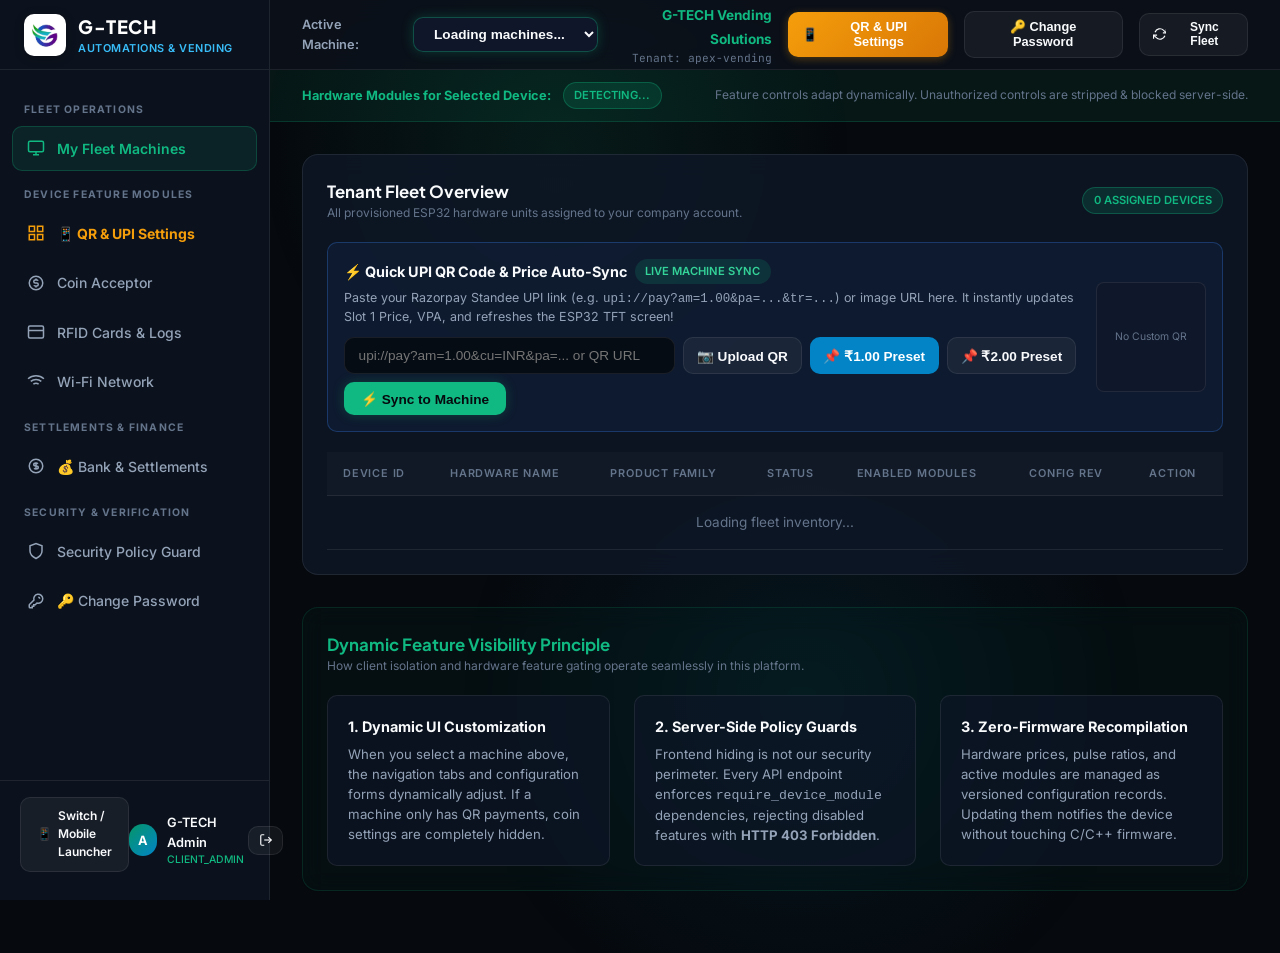
==== frontend/client-portal/index.html @ 56979816 "feat(compliance): add official G-TECH website with company details, interactive sign-in, and all man" ====
<!DOCTYPE html>
<html lang="en">
<head>
    <meta charset="UTF-8">
    <meta name="viewport" content="width=device-width, initial-scale=1.0, maximum-scale=1.0, user-scalable=no, viewport-fit=cover">
    <title>G-TECH Client Portal | IoT Fleet Management & Dynamic Visibility</title>
    <link rel="icon" type="image/png" href="gtech-icon.png">
    <link rel="manifest" href="manifest.json">
    <meta name="theme-color" content="#0284c7">
    <meta name="mobile-web-app-capable" content="yes">
    <meta name="apple-mobile-web-app-capable" content="yes">
    <meta name="apple-mobile-web-app-status-bar-style" content="black-translucent">
    <meta name="apple-mobile-web-app-title" content="G-TECH Vendor">
    <link rel="apple-touch-icon" href="gtech-icon.png">
    <meta name="description" content="Multi-tenant client management portal with real-time dynamic hardware feature visibility and server-side policy enforcement for ESP32 vending fleets and RFID systems.">
    <meta http-equiv="Cache-Control" content="no-cache, no-store, must-revalidate">
    <meta http-equiv="Pragma" content="no-cache">
    <meta http-equiv="Expires" content="0">
    <link rel="stylesheet" href="styles.css?v=6.1">
</head>
<body>
    <div class="ambient-glow-1"></div>
    <div class="ambient-glow-2"></div>

    <div class="app-container">
        <!-- Sidebar Navigation -->
        <aside class="sidebar">
            <div class="sidebar-header">
                <div class="brand-icon logo-badge" style="width: 42px; height: 42px; min-width: 42px; background: #ffffff; padding: 4px; border-radius: 10px; display: flex; align-items: center; justify-content: center; box-shadow: 0 2px 10px rgba(0,0,0,0.3); overflow: hidden;">
                    <img src="gtech-icon.png" alt="G-TECH" style="width: 34px; height: 34px; object-fit: contain; display: block;">
                </div>
                <div class="brand-text">
                    <h1 id="clientBrandTitle" style="font-size: 1.15rem; font-weight: 800; letter-spacing: 0.5px; margin: 0; color: #ffffff;">G-TECH</h1>
                    <p id="tenantSubTitle" style="font-size: 0.68rem; font-weight: 600; color: #38bdf8; text-transform: uppercase; margin: 0; letter-spacing: 0.5px;">Automations & Vending</p>
                </div>
                <button type="button" class="mobile-close-sidebar-btn" onclick="closeMobileSidebar()" aria-label="Close Navigation">&times;</button>
            </div>

            <nav class="sidebar-nav">
                <div class="nav-section-title">Fleet Operations</div>
                <a class="nav-item active" data-tab="tab-fleet" id="navFleet">
                    <svg viewBox="0 0 24 24" fill="none" stroke="currentColor"><rect x="2" y="3" width="20" height="14" rx="2" ry="2"></rect><line x1="8" y1="21" x2="16" y2="21"></line><line x1="12" y1="17" x2="12" y2="21"></line></svg>
                    <span>My Fleet Machines</span>
                </a>

                <div class="nav-section-title" id="moduleNavHeader">Device Feature Modules</div>
                
                <!-- QR & UPI Settings Navigation Item -->
                <a class="nav-item" data-tab="tab-qr" id="navQR" style="color:#f59e0b; font-weight:700;">
                    <svg viewBox="0 0 24 24" fill="none" stroke="currentColor"><rect x="3" y="3" width="7" height="7"></rect><rect x="14" y="3" width="7" height="7"></rect><rect x="14" y="14" width="7" height="7"></rect><rect x="3" y="14" width="7" height="7"></rect></svg>
                    <span>📱 QR & UPI Settings</span>
                </a>

                <!-- Dynamic Coin Navigation Item (Visible only when Coin is enabled) -->
                <a class="nav-item" data-tab="tab-coin" id="navCoin">
                    <svg viewBox="0 0 24 24" fill="none" stroke="currentColor"><circle cx="12" cy="12" r="9"></circle><path d="M14.8 9A2 2 0 0 0 13 8h-2a2 2 0 0 0 0 4h2a2 2 0 0 1 0 4h-2a2 2 0 0 1-1.8-1"></path><path d="M12 6v2m0 8v2"></path></svg>
                    <span>Coin Acceptor</span>
                </a>

                <!-- Dynamic RFID Navigation Item (Visible only when RFID is enabled) -->
                <a class="nav-item" data-tab="tab-rfid" id="navRFID">
                    <svg viewBox="0 0 24 24" fill="none" stroke="currentColor"><path d="M4 4h16c1.1 0 2 .9 2 2v12c0 1.1-.9 2-2 2H4c-1.1 0-2-.9-2-2V6c0-1.1.9-2 2-2z"></path><line x1="2" y1="10" x2="22" y2="10"></line></svg>
                    <span>RFID Cards & Logs</span>
                </a>

                <!-- Wi-Fi Network Credentials Configuration -->
                <a class="nav-item" data-tab="tab-wifi" id="navWiFi">
                    <svg viewBox="0 0 24 24" fill="none" stroke="currentColor"><path d="M5 12.55a11 11 0 0 1 14.08 0"></path><path d="M1.42 9a16 16 0 0 1 21.16 0"></path><path d="M8.53 16.11a6 6 0 0 1 6.95 0"></path><line x1="12" y1="20" x2="12.01" y2="20"></line></svg>
                    <span>Wi-Fi Network</span>
                </a>

                <div class="nav-section-title">Settlements & Finance</div>
                <a class="nav-item" data-tab="tab-payouts" id="navPayouts">
                    <svg viewBox="0 0 24 24" fill="none" stroke="currentColor"><path d="M12 8c-1.657 0-3 .895-3 2s1.343 2 3 2 3 .895 3 2-1.343 2-3 2m0-8c1.11 0 2.08.402 2.599 1M12 8V7m0 1v8m0 0v1m0-1c-1.11 0-2.08-.402-2.599-1M21 12a9 9 0 11-18 0 9 9 0 0118 0z"></path></svg>
                    <span>💰 Bank & Settlements</span>
                </a>

                <div class="nav-section-title">Security & Verification</div>
                <a class="nav-item" data-tab="tab-security" id="navSecurity">
                    <svg viewBox="0 0 24 24" fill="none" stroke="currentColor"><path d="M12 22s8-4 8-10V5l-8-3-8 3v7c0 6 8 10 8 10z"></path></svg>
                    <span>Security Policy Guard</span>
                </a>
                <a class="nav-item" id="sidebarClientChangePass" style="cursor:pointer;" title="Change Vendor Account Password">
                    <svg fill="none" stroke="currentColor" viewBox="0 0 24 24"><path d="M15 7a2 2 0 012 2m4 0a6 6 0 01-7.743 5.743L11 17H9v2H7v2H4a1 1 0 01-1-1v-2.586a1 1 0 01.293-.707l5.964-5.964A6 6 0 1121 9z"></path></svg>
                    <span>🔑 Change Password</span>
                </a>
            </nav>

            <div class="sidebar-footer">
                <a href="/mobile/index.html" class="btn btn-secondary btn-sm" style="width:100%; justify-content:center; font-size:0.75rem; margin-bottom:0.75rem; border-color:var(--border-subtle); display:flex; align-items:center; gap:0.4rem;">
                    <span>📱</span> Switch / Mobile Launcher
                </a>
                <div class="user-badge">
                    <div class="avatar" id="userAvatar">A</div>
                    <div class="user-meta">
                        <div class="name" id="userNameLabel">G-TECH Admin</div>
                        <div class="role" id="userRoleLabel">CLIENT_ADMIN</div>
                    </div>
                </div>
                <button class="btn btn-secondary" id="logoutBtn" style="padding: 0.4rem 0.6rem; font-size: 0.75rem;" title="Sign Out">
                    <svg width="14" height="14" viewBox="0 0 24 24" fill="none" stroke="currentColor" stroke-width="2"><path d="M9 21H5a2 2 0 0 1-2-2V5a2 2 0 0 1 2-2h4"></path><polyline points="16 17 21 12 16 7"></polyline><line x1="21" y1="12" x2="9" y2="12"></line></svg>
                </button>
            </div>
        </aside>

        <!-- Main Wrapper -->
        <div class="main-wrapper">
            <!-- Top Header Bar -->
            <header class="top-header">
                <div class="device-selector-wrapper">
                    <label for="deviceSelect" style="font-size: 0.8rem; font-weight: 600; color: var(--text-secondary);">Active Machine:</label>
                    <select id="deviceSelect" class="device-select">
                        <option value="">Loading machines...</option>
                    </select>
                    <span id="deviceTypeBadge" class="badge badge-on" style="margin-left: 0.5rem; display: none;">VENDING</span>
                </div>

                <div style="display: flex; align-items: center; gap: 1rem;">
                    <div style="text-align: right;">
                        <span id="tenantNameHeader" style="font-size: 0.85rem; font-weight: 700; color: var(--primary);">G-TECH Vending Solutions</span>
                        <div id="tenantIdHeader" style="font-size: 0.7rem; color: var(--text-muted); font-family: 'JetBrains Mono', monospace;">Tenant: apex-vending</div>
                    </div>
                    <button class="btn btn-warning btn-sm" onclick="switchTab('tab-qr')" style="padding: 0.45rem 0.85rem; font-size: 0.8rem; font-weight:700; display:flex; align-items:center; gap:0.35rem; background:linear-gradient(135deg, #f59e0b, #d97706); color:#fff; border:none; box-shadow:0 2px 8px rgba(245,158,11,0.3);" title="Configure QR Code & Price">
                        <span>📱</span> QR & UPI Settings
                    </button>
                    <button class="btn btn-secondary" id="btnClientTopChangePass" style="padding: 0.45rem 0.85rem; font-size: 0.8rem; font-weight:600; display:flex; align-items:center; gap:0.35rem;" title="Change Account Password">
                        🔑 Change Password
                    </button>
                    <button class="btn btn-secondary" id="refreshCapabilitiesBtn" style="padding: 0.4rem 0.8rem; font-size: 0.75rem;">
                        <svg width="14" height="14" viewBox="0 0 24 24" fill="none" stroke="currentColor" stroke-width="2"><polyline points="23 4 23 10 17 10"></polyline><polyline points="1 20 1 14 7 14"></polyline><path d="M3.51 9a9 9 0 0 1 14.85-3.36L23 10M1 14l4.64 4.36A9 9 0 0 0 20.49 15"></path></svg>
                        Sync Fleet
                    </button>
                </div>
            </header>

            <!-- Dynamic Capability Banner -->
            <div class="capability-banner" id="capabilityBanner">
                <div style="display: flex; align-items: center; gap: 0.75rem;">
                    <strong style="color: var(--primary);">Hardware Modules for Selected Device:</strong>
                    <div class="banner-modules" id="activeModulesList">
                        <span class="badge badge-on">Detecting...</span>
                    </div>
                </div>
                <div style="font-size: 0.75rem; color: var(--text-muted);">
                    Feature controls adapt dynamically. Unauthorized controls are stripped & blocked server-side.
                </div>
            </div>

            <!-- Body Tabs Container -->
            <main class="content-body">
                
                <!-- TAB 1: FLEET OVERVIEW -->
                <section id="tab-fleet" class="tab-pane active">
                    <div class="card-panel">
                        <div class="panel-header">
                            <div>
                                <h3>Tenant Fleet Overview</h3>
                                <p>All provisioned ESP32 hardware units assigned to your company account.</p>
                            </div>
                            <span class="badge badge-on" id="fleetCountBadge">0 Assigned Devices</span>
                        </div>

                        <!-- Quick UPI QR & Price Auto-Sync Banner right on Client Fleet tab -->
                        <div style="background: rgba(59,130,246,0.06); border: 1px solid rgba(59,130,246,0.3); border-radius: var(--radius-md); padding: 1rem; margin-bottom: 1.25rem;">
                            <div style="display: flex; justify-content: space-between; align-items: center; gap: 1.25rem; flex-wrap: wrap;">
                                <div style="flex: 1; min-width: 280px;">
                                    <div style="display: flex; align-items: center; gap: 0.5rem; margin-bottom: 0.3rem;">
                                        <span style="font-size: 0.9rem; font-weight: 700; color: var(--text-primary);">⚡ Quick UPI QR Code & Price Auto-Sync</span>
                                        <span class="badge" style="background: rgba(16,185,129,0.15); color: #34d399; font-size: 0.7rem;">Live Machine Sync</span>
                                    </div>
                                    <p style="font-size: 0.78rem; color: var(--text-secondary); margin: 0 0 0.6rem 0;">
                                        Paste your Razorpay Standee UPI link (e.g. <code>upi://pay?am=1.00&pa=...&tr=...</code>) or image URL here. It instantly updates Slot 1 Price, VPA, and refreshes the ESP32 TFT screen!
                                    </p>
                                    <div style="display: flex; gap: 0.5rem; flex-wrap: wrap;">
                                        <input type="text" id="fleetSlotQuickQrInput" class="input-field" placeholder="upi://pay?am=1.00&cu=INR&pa=... or QR URL" style="font-size: 0.85rem; flex: 1; min-width: 240px;" oninput="handleFleetSlotQuickQr(this.value)">
                                        <input type="file" id="fleetSlotQuickQrFileInput" accept="image/*" style="display:none;" onchange="handleFleetQRImageUpload(event)">
                                        <button type="button" class="btn btn-secondary" onclick="document.getElementById('fleetSlotQuickQrFileInput').click()" style="white-space: nowrap; padding: 0.45rem 0.8rem; font-size: 0.85rem;">📷 Upload QR</button>
                                        <button type="button" class="btn btn-info btn-sm" onclick="applyFleetStandeePreset1()" style="white-space: nowrap; padding: 0.45rem 0.8rem; font-size: 0.85rem; background:#0284c7; color:#fff;">📌 ₹1.00 Preset</button>
                                        <button type="button" class="btn btn-secondary btn-sm" onclick="applyFleetStandeePreset2()" style="white-space: nowrap; padding: 0.45rem 0.8rem; font-size: 0.85rem;">📌 ₹2.00 Preset</button>
                                        <button type="button" class="btn btn-primary" onclick="applyFleetQuickQrToDevice()" style="white-space: nowrap; padding: 0.45rem 1rem; font-size: 0.85rem;">⚡ Sync to Machine</button>
                                    </div>
                                </div>
                                <div style="width: 110px; height: 110px; border: 1px solid var(--border-subtle); border-radius: 8px; display: flex; align-items: center; justify-content: center; background: #0f172a; overflow: hidden; flex-shrink: 0;">
                                    <img id="fleetSlotQuickQrPreview" src="" alt="QR Preview" style="max-width: 100%; max-height: 100%; display: none; object-fit: contain;">
                                    <span id="fleetSlotQuickQrPlaceholder" style="font-size: 0.65rem; color: var(--text-muted); text-align: center; padding: 0.4rem;">No Custom QR</span>
                                </div>
                            </div>
                        </div>

                        <div class="table-responsive">
                            <table class="data-table">
                                <thead>
                                    <tr>
                                        <th>Device ID</th>
                                        <th>Hardware Name</th>
                                        <th>Product Family</th>
                                        <th>Status</th>
                                        <th>Enabled Modules</th>
                                        <th>Config Rev</th>
                                        <th>Action</th>
                                    </tr>
                                </thead>
                                <tbody id="fleetTableBody">
                                    <tr><td colspan="7" style="text-align: center; color: var(--text-muted);">Loading fleet inventory...</td></tr>
                                </tbody>
                            </table>
                        </div>
                    </div>

                    <!-- Architecture Assurance Card -->
                    <div class="card-panel" style="background: rgba(16, 185, 129, 0.03); border-color: rgba(16, 185, 129, 0.15);">
                        <div class="panel-header">
                            <div>
                                <h3 style="color: var(--primary);">Dynamic Feature Visibility Principle</h3>
                                <p>How client isolation and hardware feature gating operate seamlessly in this platform.</p>
                            </div>
                        </div>
                        <div style="display: grid; grid-template-columns: repeat(auto-fit, minmax(280px, 1fr)); gap: 1.5rem; font-size: 0.825rem; color: var(--text-secondary);">
                            <div style="background: rgba(15, 23, 42, 0.6); padding: 1.25rem; border-radius: var(--radius-md); border: 1px solid var(--border-subtle);">
                                <h4 style="color: var(--text-primary); margin-bottom: 0.5rem; font-size: 0.9rem;">1. Dynamic UI Customization</h4>
                                <p>When you select a machine above, the navigation tabs and configuration forms dynamically adjust. If a machine only has QR payments, coin settings are completely hidden.</p>
                            </div>
                            <div style="background: rgba(15, 23, 42, 0.6); padding: 1.25rem; border-radius: var(--radius-md); border: 1px solid var(--border-subtle);">
                                <h4 style="color: var(--text-primary); margin-bottom: 0.5rem; font-size: 0.9rem;">2. Server-Side Policy Guards</h4>
                                <p>Frontend hiding is not our security perimeter. Every API endpoint enforces <code>require_device_module</code> dependencies, rejecting disabled features with <strong>HTTP 403 Forbidden</strong>.</p>
                            </div>
                            <div style="background: rgba(15, 23, 42, 0.6); padding: 1.25rem; border-radius: var(--radius-md); border: 1px solid var(--border-subtle);">
                                <h4 style="color: var(--text-primary); margin-bottom: 0.5rem; font-size: 0.9rem;">3. Zero-Firmware Recompilation</h4>
                                <p>Hardware prices, pulse ratios, and active modules are managed as versioned configuration records. Updating them notifies the device without touching C/C++ firmware.</p>
                            </div>
                        </div>
                    </div>
                </section>

                <!-- TAB 2: QR PAYMENT MODULE (Dynamic) -->
                <section id="tab-qr" class="tab-pane">
                    <div class="card-panel">
                        <div class="panel-header">
                            <div>
                                <h3>Dynamic QR Code Payment Settings</h3>
                                <p>Configure UPI / Dynamic QR payment gateway integration for <span class="mono-text selected-device-label">...</span></p>
                            </div>
                            <span class="badge badge-on" id="qrStatusBadge">QR Active</span>
                        </div>

                        <form id="qrSettingsForm">
                            <div class="form-grid">
                                <div class="form-group">
                                    <label for="qrVpa">UPI VPA / Merchant ID</label>
                                    <input type="text" id="qrVpa" class="input-field" placeholder="apexvending@icici">
                                </div>
                                <div class="form-group">
                                    <label for="qrMerchantName">Merchant Display Name</label>
                                    <input type="text" id="qrMerchantName" class="input-field" placeholder="G-TECH Vending Express">
                                </div>
                                <div class="form-group">
                                    <label for="qrCurrency">Operating Currency</label>
                                    <select id="qrCurrency" class="input-field">
                                        <option value="INR">INR (₹)</option>
                                        <option value="USD">USD ($)</option>
                                        <option value="EUR">EUR (€)</option>
                                    </select>
                                </div>
                                <div class="form-group">
                                    <label for="qrTimeout">Display Timeout (Seconds)</label>
                                    <input type="number" id="qrTimeout" class="input-field" value="120" min="30" max="600">
                                </div>
                            </div>

                            <!-- Machine Stock Mode & Inventory Settings (Stock vs Without Stock) -->
                            <div style="margin-top: 1rem; padding: 1rem; background: rgba(16,185,129,0.04); border: 1px solid rgba(16,185,129,0.25); border-radius: var(--radius-md);">
                                <div style="display:flex; justify-content:space-between; align-items:center; flex-wrap:wrap; gap:0.75rem;">
                                    <div>
                                        <label style="font-size:0.88rem; font-weight:700; color:#34d399; display:flex; align-items:center; gap:0.4rem; margin-bottom:0.2rem;">
                                            📦 Machine Stock Operating Mode
                                        </label>
                                        <p style="font-size:0.75rem; color:var(--text-secondary); margin:0;">
                                            Toggle between inventory tracking (stops when empty) or continuous without-stock vending.
                                        </p>
                                    </div>
                                    <div style="display:flex; align-items:center; gap:0.75rem;">
                                        <label class="switch">
                                            <input type="checkbox" id="clientStockModeToggle" checked onchange="handleClientStockModeToggleChange()">
                                            <span class="slider"></span>
                                        </label>
                                        <span id="clientStockModeStatusBadge" class="badge" style="background:rgba(16,185,129,0.2); color:#34d399; font-weight:700;">Stock-Based Mode</span>
                                    </div>
                                </div>

                                <div id="clientStockInputContainer" style="display:grid; grid-template-columns:1fr 2fr; gap:1rem; margin-top:0.75rem; padding-top:0.75rem; border-top:1px solid rgba(255,255,255,0.06); align-items:center;">
                                    <div class="form-group" style="margin-bottom:0;">
                                        <label style="font-size:0.75rem; color:var(--text-secondary);">Current Stock Units (1 - 50)</label>
                                        <div style="display:flex; align-items:center; gap:0.5rem;">
                                            <input type="number" id="clientStockQtyInput" class="input-field mono-text" min="0" max="50" value="50" style="width:100px; font-weight:700; color:#34d399;">
                                            <span style="font-size:0.75rem; color:var(--text-muted);">Units</span>
                                        </div>
                                    </div>
                                    <div style="background:rgba(0,0,0,0.25); border-radius:6px; padding:0.5rem 0.75rem; font-size:0.72rem; color:var(--text-secondary); border-left:3px solid #38bdf8;">
                                        <div style="color:#e2e8f0; font-weight:600; margin-bottom:0.2rem;">🎛️ Physical Push Switch Controls at Machine:</div>
                                        <div>🔘 <strong style="color:#f59e0b;">Push Switch 1 (GPIO 32):</strong> Update stock count (cycles 1 &rarr; 50 &rarr; 1)</div>
                                        <div>💾 <strong style="color:#10b981;">Push Switch 2 (GPIO 33):</strong> Select and save stock to machine Flash NVS</div>
                                    </div>
                                </div>
                            </div>

                            <!-- Machine Payment Acceptance Mode (QR / Coin / Both) -->
                            <div style="margin-top:1rem; padding:1rem; background:rgba(99,102,241,0.05); border:1px solid rgba(99,102,241,0.3); border-radius:var(--radius-md);">
                                <div style="display:flex; justify-content:space-between; align-items:center; flex-wrap:wrap; gap:0.75rem; margin-bottom:0.6rem;">
                                    <div>
                                        <label style="font-size:0.88rem; font-weight:700; color:#818cf8; display:flex; align-items:center; gap:0.4rem; margin-bottom:0.2rem;">
                                            💳 Payment Acceptance Mode
                                        </label>
                                        <p style="font-size:0.75rem; color:var(--text-secondary); margin:0;">
                                            Select whether machine accepts UPI QR only, Physical Coin Acceptor only, or Both payment methods simultaneously.
                                        </p>
                                    </div>
                                    <span id="clientPaymentModeBadge" class="badge" style="background:rgba(99,102,241,0.25); color:#a5b4fc; font-weight:700;">BOTH (QR + COIN)</span>
                                </div>

                                <div style="display:grid; grid-template-columns:repeat(auto-fit, minmax(180px, 1fr)); gap:0.75rem; margin-top:0.5rem;">
                                    <label style="display:flex; align-items:center; gap:0.6rem; padding:0.6rem 0.8rem; background:rgba(0,0,0,0.2); border:1px solid rgba(255,255,255,0.08); border-radius:6px; cursor:pointer;" id="labelClientPayModeBoth">
                                        <input type="radio" name="clientPaymentMode" id="clientPayModeBoth" value="BOTH" checked onchange="handleClientPaymentModeChange()">
                                        <div>
                                            <div style="font-size:0.82rem; font-weight:700; color:#e2e8f0;">⚡ Both (QR + Coin)</div>
                                            <div style="font-size:0.7rem; color:var(--text-muted);">Accept UPI QR & physical coins</div>
                                        </div>
                                    </label>

                                    <label style="display:flex; align-items:center; gap:0.6rem; padding:0.6rem 0.8rem; background:rgba(0,0,0,0.2); border:1px solid rgba(255,255,255,0.08); border-radius:6px; cursor:pointer;" id="labelClientPayModeQR">
                                        <input type="radio" name="clientPaymentMode" id="clientPayModeQR" value="QR_ONLY" onchange="handleClientPaymentModeChange()">
                                        <div>
                                            <div style="font-size:0.82rem; font-weight:700; color:#e2e8f0;">📱 QR Code Only</div>
                                            <div style="font-size:0.7rem; color:var(--text-muted);">Accept UPI QR payments only</div>
                                        </div>
                                    </label>

                                    <label style="display:flex; align-items:center; gap:0.6rem; padding:0.6rem 0.8rem; background:rgba(0,0,0,0.2); border:1px solid rgba(255,255,255,0.08); border-radius:6px; cursor:pointer;" id="labelClientPayModeCoin">
                                        <input type="radio" name="clientPaymentMode" id="clientPayModeCoin" value="COIN_ONLY" onchange="handleClientPaymentModeChange()">
                                        <div>
                                            <div style="font-size:0.82rem; font-weight:700; color:#e2e8f0;">🪙 Coin Only</div>
                                            <div style="font-size:0.7rem; color:var(--text-muted);">Accept electronic coins only</div>
                                        </div>
                                    </label>
                                </div>
                            </div>

                            <!-- Custom QR Code Upload & Preview -->
                            <div style="margin-top: 1.25rem; padding: 1.25rem; background: rgba(255,255,255,0.02); border: 1px solid var(--border-subtle); border-radius: var(--radius-md);">
                                <label style="font-size: 0.85rem; font-weight: 700; color: var(--text-primary); display: block; margin-bottom: 0.4rem;">
                                    🖼️ Custom QR Code Image Upload / Preview
                                </label>
                                <div style="display:flex; justify-content:space-between; align-items:center; margin-bottom:0.75rem; flex-wrap:wrap; gap:0.5rem;">
                                    <span style="font-size:0.75rem; color:var(--text-muted);">Upload standee image or apply preset:</span>
                                    <div style="display:flex; gap:0.4rem;">
                                        <button type="button" class="btn btn-sm" style="background:#0284c7; color:#fff; font-size:0.75rem; padding:0.3rem 0.6rem;" onclick="applyClientStandeePreset1()">
                                            📌 ₹1.00 (TuoZn)
                                        </button>
                                        <button type="button" class="btn btn-sm" style="background:#0d9488; color:#fff; font-size:0.75rem; padding:0.3rem 0.6rem;" onclick="applyClientStandeePreset3()">
                                            📌 ₹1.00 (TuZRX)
                                        </button>
                                        <button type="button" class="btn btn-sm btn-secondary" style="font-size:0.75rem; padding:0.3rem 0.6rem;" onclick="applyClientStandeePreset2()">
                                            📌 ₹2.00 (TuXKi)
                                        </button>
                                    </div>
                                </div>
                                <div style="display: flex; gap: 1.5rem; align-items: flex-start;">
                                    <div style="flex: 1;">
                                        <input type="file" id="clientQrFileInput" accept="image/*" class="input-field" style="padding: 0.4rem; background: rgba(59,130,246,0.05); border-style: dashed;" onchange="handleClientQRImageUpload(event)">
                                        <div style="margin-top: 0.5rem;">
                                            <label style="font-size: 0.7rem; color: var(--text-secondary);">Or paste UPI Link / QR Image URL:</label>
                                            <input type="text" id="clientQrImageUrl" class="input-field" placeholder="upi://pay?am=2.00... or https://example.com/qr.png" style="font-size: 0.8rem;" oninput="updateClientQrImagePreview(this.value)">
                                            <div id="clientQrDetectedTrBadge" style="margin-top:0.4rem; padding:0.35rem 0.7rem; border-radius:6px; background:rgba(99,102,241,0.12); border:1px solid rgba(99,102,241,0.3); font-size:0.75rem; color:#818cf8; display:none; align-items:center; gap:0.4rem;">
                                                <span>⚡ Detected Standee TR ID:</span>
                                                <code id="clientQrDetectedTrValue" style="color:#a5b4fc; font-weight:700;"></code>
                                                <span style="color:var(--text-muted); font-size:0.7rem;">(Auto-mapped to this machine)</span>
                                            </div>
                                        </div>
                                    </div>
                                    <div style="width: 130px; height: 130px; border: 1px solid var(--border-subtle); border-radius: 8px; display: flex; align-items: center; justify-content: center; background: #0f172a; overflow: hidden;">
                                        <img id="clientQrImagePreview" src="" alt="QR Preview" style="max-width: 100%; max-height: 100%; display: none; object-fit: contain;">
                                        <span id="clientQrPlaceholder" style="font-size: 0.7rem; color: var(--text-muted); text-align: center; padding: 0.5rem;">No QR Image</span>
                                    </div>
                                </div>
                            </div>

                            <div style="margin-top: 1.5rem; display: flex; justify-content: flex-end; gap: 1rem;">
                                <button type="button" class="btn btn-secondary" id="resetQrBtn">Reload Settings</button>
                                <button type="button" class="btn btn-primary" id="saveQrBtn" onclick="handleSaveQRSettings(event)">Save QR Settings</button>
                            </div>
                        </form>
                    </div>

                    <!-- Machine Slot Pricing & Inventory Card -->
                    <div class="card-panel">
                        <!-- Quick UPI QR & Price Auto-Sync Banner -->
                        <div style="background: rgba(59,130,246,0.06); border: 1px solid rgba(59,130,246,0.3); border-radius: var(--radius-md); padding: 1rem; margin-bottom: 1.25rem;">
                            <div style="display: flex; justify-content: space-between; align-items: center; gap: 1.25rem;">
                                <div style="flex: 1;">
                                    <div style="display: flex; align-items: center; gap: 0.5rem; margin-bottom: 0.3rem;">
                                        <span style="font-size: 0.9rem; font-weight: 700; color: var(--text-primary);">⚡ Quick UPI QR Code & Price Auto-Sync</span>
                                        <span class="badge" style="background: rgba(16,185,129,0.15); color: #34d399; font-size: 0.7rem;">Live Machine Sync</span>
                                    </div>
                                    <p style="font-size: 0.78rem; color: var(--text-secondary); margin: 0 0 0.6rem 0;">
                                        Paste your Razorpay Standee UPI link (e.g. <code>upi://pay?am=2.00&pa=...&tr=...</code>) or image URL here. It instantly updates Slot 1 Price, VPA, and refreshes the ESP32 TFT screen!
                                    </p>
                                    <div style="display: flex; gap: 0.5rem; flex-wrap: wrap;">
                                        <input type="text" id="clientSlotQuickQrInput" class="input-field" placeholder="upi://pay?am=2.00&cu=INR&pa=... or QR URL" style="font-size: 0.85rem; flex: 1; min-width: 240px;" oninput="handleClientSlotQuickQr(this.value)">
                                        <div id="clientSlotDetectedTrBadge" style="width:100%; margin-top:0.4rem; padding:0.35rem 0.7rem; border-radius:6px; background:rgba(99,102,241,0.12); border:1px solid rgba(99,102,241,0.3); font-size:0.75rem; color:#818cf8; display:none; align-items:center; gap:0.4rem;">
                                            <span>⚡ Detected Standee TR ID:</span>
                                            <code id="clientSlotDetectedTrValue" style="color:#a5b4fc; font-weight:700;"></code>
                                            <span style="color:var(--text-muted); font-size:0.7rem;">(Auto-mapped to this machine)</span>
                                        </div>
                                        <input type="file" id="clientSlotQuickQrFileInput" accept="image/*" style="display:none;" onchange="handleClientQRImageUpload(event)">
                                        <button type="button" class="btn btn-secondary" onclick="document.getElementById('clientSlotQuickQrFileInput').click()" style="white-space: nowrap; padding: 0.45rem 0.8rem; font-size: 0.85rem;">📷 Upload QR</button>
                                        <button type="button" class="btn btn-primary" onclick="applyClientQuickQrToDevice()" style="white-space: nowrap; padding: 0.45rem 1rem; font-size: 0.85rem;">⚡ Sync to Machine</button>
                                    </div>
                                </div>
                                <div style="width: 110px; height: 110px; border: 1px solid var(--border-subtle); border-radius: 8px; display: flex; align-items: center; justify-content: center; background: #0f172a; overflow: hidden; flex-shrink: 0;">
                                    <img id="clientSlotQuickQrPreview" src="" alt="QR Preview" style="max-width: 100%; max-height: 100%; display: none; object-fit: contain;">
                                    <span id="clientSlotQuickQrPlaceholder" style="font-size: 0.65rem; color: var(--text-muted); text-align: center; padding: 0.4rem;">No Custom QR</span>
                                </div>
                            </div>
                        </div>

                        <div class="panel-header">
                            <div>
                                <h3>🛒 Slot Pricing & Inventory Overrides</h3>
                                <p>Manage individual slot prices (₹) and product mappings for <span class="mono-text selected-device-label">...</span></p>
                            </div>
                            <button type="button" class="btn btn-secondary btn-sm" onclick="addNewClientSlotRow()">➕ Add Slot</button>
                        </div>
                        <div class="table-responsive">
                            <table class="data-table">
                                <thead>
                                    <tr>
                                        <th style="width: 80px;">Slot #</th>
                                        <th>Product / Item Name</th>
                                        <th style="width: 140px;">Price (₹)</th>
                                        <th style="width: 100px;">Current Stock</th>
                                        <th style="width: 100px;">Capacity</th>
                                        <th style="width: 80px; text-align: center;">Active</th>
                                        <th style="width: 100px; text-align: center;">Action</th>
                                    </tr>
                                </thead>
                                <tbody id="clientSlotsTableBody">
                                    <tr><td colspan="7" style="text-align: center; color: var(--text-muted);">Loading machine slots...</td></tr>
                                </tbody>
                            </table>
                        </div>
                    </div>

                    <!-- Live Dynamic QR Generator & Test Dispense Simulator Card -->
                    <div class="card-panel">
                        <div class="panel-header">
                            <div>
                                <h3>⚡ Live Dynamic QR Generator & Dispense Tester</h3>
                                <p>Generate real-time UPI QR codes and test hardware motor dispense triggers for <span class="mono-text selected-device-label">...</span></p>
                            </div>
                            <span class="badge badge-on">Hardware In-Loop Simulator</span>
                        </div>
                        <div style="display: grid; grid-template-columns: 1fr 1fr; gap: 1.5rem; align-items: center; padding: 1rem 0;">
                            <div>
                                <div class="form-group">
                                    <label>Select Dispensing Slot to Test</label>
                                    <select class="input-field" id="clientTestSlotSelect">
                                        <option value="1">Slot 1</option>
                                        <option value="2">Slot 2</option>
                                    </select>
                                </div>
                                <button type="button" class="btn btn-primary" style="width: 100%; margin-top: 0.75rem; justify-content: center;" onclick="generateClientTestQR()">
                                    📲 Generate Live Dynamic QR Code
                                </button>

                                <div id="clientTestOrderCard" style="display: none; margin-top: 1rem; background: rgba(255,255,255,0.03); border: 1px solid var(--border-subtle); border-radius: 8px; padding: 0.85rem; font-size: 0.8rem;">
                                    <div>Order Number: <strong id="clientTestOrderNum" class="mono-text" style="color: var(--primary);"></strong></div>
                                    <div>Product: <span id="clientTestProductName"></span></div>
                                    <div>Price: <strong id="clientTestPrice" style="color: #34d399; font-size: 1.05rem;"></strong></div>
                                    <div>Status: <span id="clientTestStatus" class="badge badge-offline">AWAITING_PAYMENT</span></div>
                                    <div style="margin-top: 0.75rem;">
                                        <button type="button" class="btn btn-primary" id="btnClientSimulatePaid" style="width: 100%; justify-content: center; font-weight: 700; background: #059669;" onclick="simulateClientTestPaymentPaid()">
                                            💳 Simulate Payment Received (Mark Paid)
                                        </button>
                                    </div>
                                </div>
                            </div>

                            <div style="display: flex; flex-direction: column; align-items: center; justify-content: center; padding: 1.25rem; background: rgba(15,23,42,0.8); border: 1px solid var(--border-subtle); border-radius: 12px; text-align: center;">
                                <div style="font-size: 0.75rem; color: var(--text-muted); text-transform: uppercase; letter-spacing: 0.5px; margin-bottom: 0.5rem;">Scannable Dynamic UPI QR</div>
                                <div id="clientQrCodeBox" style="width: 190px; height: 190px; background: white; padding: 8px; border-radius: 8px; display: flex; align-items: center; justify-content: center; box-shadow: 0 4px 15px rgba(0,0,0,0.5);">
                                    <img id="clientDynamicQrImg" src="" alt="Dynamic QR" style="max-width: 100%; max-height: 100%; display: none;">
                                    <div id="clientDynamicQrEmpty" style="color: #64748b; font-size: 0.75rem; padding: 1rem;">Click "Generate Live Dynamic QR Code" to test</div>
                                </div>
                                <div id="clientUpiUriLabel" class="mono-text" style="font-size: 0.65rem; color: var(--text-muted); max-width: 250px; overflow: hidden; text-overflow: ellipsis; white-space: nowrap; margin-top: 0.5rem;"></div>
                            </div>
                        </div>
                    </div>

                    <!-- QR Transaction Log Table -->
                    <div class="card-panel">
                        <div class="panel-header">
                            <div>
                                <h3>QR Payment Transactions</h3>
                                <p>Live digital settlements processed on this vending machine.</p>
                            </div>
                            <span class="badge badge-on">Online Settlement Engine</span>
                        </div>
                        <div class="table-responsive">
                            <table class="data-table">
                                <thead>
                                    <tr>
                                        <th>Tx ID</th>
                                        <th>Timestamp</th>
                                        <th>Item Slot</th>
                                        <th>Amount</th>
                                        <th>Provider</th>
                                        <th>Status</th>
                                    </tr>
                                </thead>
                                <tbody id="qrTransactionsBody">
                                    <tr><td colspan="6" style="text-align: center; color: var(--text-muted);">No recent QR transactions.</td></tr>
                                </tbody>
                            </table>
                        </div>
                    </div>
                </section>

                <!-- TAB 3: COIN ACCEPTOR MODULE (Dynamic) -->
                <section id="tab-coin" class="tab-pane">
                    <div class="card-panel">
                        <div class="panel-header">
                            <div>
                                <h3>Coin Acceptor & Mechanical Pulse Configuration</h3>
                                <p>Calibrate coin-to-pulse ratios and hardware coin denominations for <span class="mono-text selected-device-label">...</span></p>
                            </div>
                            <span class="badge badge-on" id="coinStatusBadge">Coin Mech Active</span>
                        </div>

                        <form id="coinSettingsForm">
                            <div class="form-grid">
                                <div class="form-group">
                                    <label for="coinPulseRatio">Value Per Pulse</label>
                                    <input type="number" id="coinPulseRatio" class="input-field" step="0.5" value="1.0" min="0.1" required>
                                </div>
                                <div class="form-group">
                                    <label for="coinCurrency">Currency Symbol</label>
                                    <input type="text" id="coinCurrency" class="input-field" value="₹" required>
                                </div>
                                <div class="form-group">
                                    <label for="coinMinPulse">Pulse Width (ms)</label>
                                    <input type="number" id="coinMinPulse" class="input-field" value="50" min="10" max="250">
                                </div>
                                <div class="form-group">
                                    <label for="coinAcceptedDenoms">Accepted Denominations (Comma-separated)</label>
                                    <input type="text" id="coinAcceptedDenoms" class="input-field" value="1, 2, 5, 10">
                                </div>
                            </div>
                            <div style="margin-top: 1.5rem; display: flex; justify-content: flex-end; gap: 1rem;">
                                <button type="button" class="btn btn-secondary" id="resetCoinBtn">Reload Settings</button>
                                <button type="submit" class="btn btn-primary" id="saveCoinBtn">Save Coin Mech Calibration</button>
                            </div>
                        </form>
                    </div>

                    <!-- Coin Collection Log Table -->
                    <div class="card-panel">
                        <div class="panel-header">
                            <div>
                                <h3>Coin Vault & Inflow Log</h3>
                                <p>Mechanical coin drop audits and collection events.</p>
                            </div>
                            <span class="badge badge-on">Hardware Pulse Counter</span>
                        </div>
                        <div class="table-responsive">
                            <table class="data-table">
                                <thead>
                                    <tr>
                                        <th>Event ID</th>
                                        <th>Timestamp</th>
                                        <th>Coin Value</th>
                                        <th>Pulses Detected</th>
                                        <th>Total Cash In Vault</th>
                                    </tr>
                                </thead>
                                <tbody id="coinTransactionsBody">
                                    <tr><td colspan="5" style="text-align: center; color: var(--text-muted);">No coin transactions recorded yet.</td></tr>
                                </tbody>
                            </table>
                        </div>
                    </div>
                </section>

                <!-- TAB 4: RFID CARD VENDING & EXCEL REPORTS MODULE -->
                <section id="tab-rfid" class="tab-pane">
                    <!-- Whitelist Card Management Panel (1,000 Cards Scale) -->
                    <div class="card-panel">
                        <div class="panel-header" style="flex-wrap: wrap; gap: 0.75rem;">
                            <div>
                                <h3 style="display:flex; align-items:center; gap:0.5rem;">
                                    <span>💳 RFID Vending Card Whitelist</span>
                                    <span class="badge badge-on" id="rfidCardCount">0 / 1000 Cards</span>
                                </h3>
                                <p>Manage up to 1,000 user cards per machine for <span class="mono-text selected-device-label">...</span></p>
                            </div>
                            <div style="display: flex; gap: 0.5rem; flex-wrap: wrap;">
                                <button class="btn btn-primary" id="addCardBtn" onclick="openAddCardModal()" style="font-size: 0.75rem; padding: 0.45rem 0.75rem;">+ Add Single Card</button>
                                <button class="btn btn-secondary" id="bulkUploadBtn" onclick="openBulkUploadModal()" style="font-size: 0.75rem; padding: 0.45rem 0.75rem; background: rgba(59,130,246,0.15); border-color: rgba(59,130,246,0.4); color: #60a5fa;" title="Upload up to 1,000 cards via CSV or Excel">📁 Bulk Upload (Method A)</button>
                                <button class="btn btn-secondary" id="batchRangeBtn" onclick="openBatchRangeModal()" style="font-size: 0.75rem; padding: 0.45rem 0.75rem; background: rgba(168,85,247,0.15); border-color: rgba(168,85,247,0.4); color: #c084fc;" title="Auto-generate sequential cards 1 to 1000">⚡ Batch Range (Method B)</button>
                                <button class="btn btn-secondary" id="liveEnrollBtn" style="font-size: 0.75rem; padding: 0.45rem 0.75rem; background: rgba(245,158,11,0.15); border-color: rgba(245,158,11,0.4); color: #fbbf24;" title="Tap card at machine to auto-capture UID">📡 Live Tap Enroll (Method C)</button>
                            </div>
                        </div>

                        <!-- Search and Quick Filter Bar -->
                        <div style="display: flex; gap: 0.75rem; margin-bottom: 1rem; align-items: center; flex-wrap: wrap;">
                            <div style="flex: 1; min-width: 220px; position: relative;">
                                <input type="text" id="rfidCardSearch" class="input-field" placeholder="🔍 Search by name, UID, or department..." style="width: 100%; font-size: 0.85rem; padding-left: 0.75rem;">
                            </div>
                            <div style="display: flex; gap: 0.5rem;">
                                <select id="rfidActiveFilter" class="input-field" style="font-size: 0.85rem; padding: 0.45rem 0.75rem;">
                                    <option value="all">All Cards</option>
                                    <option value="active" selected>Active Only</option>
                                    <option value="blocked">Blocked Only</option>
                                </select>
                                <button class="btn btn-secondary btn-sm" id="btnRefreshCards" title="Refresh Cards">🔄</button>
                            </div>
                        </div>

                        <div class="table-responsive">
                            <table class="data-table">
                                <thead>
                                    <tr>
                                        <th>Card UID</th>
                                        <th>Cardholder Name</th>
                                        <th>Department / Role</th>
                                        <th>Daily Quota</th>
                                        <th>Used Today</th>
                                        <th>Status</th>
                                        <th>Actions</th>
                                    </tr>
                                </thead>
                                <tbody id="rfidCardsBody">
                                    <tr><td colspan="7" style="text-align: center; color: var(--text-muted); padding: 2rem;">Loading authorized RFID cards...</td></tr>
                                </tbody>
                            </table>
                        </div>
                    </div>

                    <!-- Usage Reports & Calendar Filter Panel with Excel Export -->
                    <div class="card-panel">
                        <div class="panel-header" style="flex-wrap: wrap; gap: 0.75rem;">
                            <div>
                                <h3 style="display:flex; align-items:center; gap:0.5rem;">
                                    <span>📊 RFID Dispense History & Excel Export</span>
                                </h3>
                                <p>Filter telemetry by calendar date range & machine, then export formatted Excel report.</p>
                            </div>
                            <div style="display: flex; gap: 0.5rem; flex-wrap: wrap; align-items: center;">
                                <button class="btn btn-primary" id="btnExportRfidExcel" style="font-size: 0.8rem; padding: 0.45rem 0.9rem; background: linear-gradient(135deg, #16a34a, #15803d); border: none; font-weight: 700; color: #fff; box-shadow: 0 2px 8px rgba(22,163,74,0.3);">
                                    📥 Download Excel Report (.xlsx)
                                </button>
                                <button class="btn btn-secondary btn-sm" id="btnExportRfidCsv" style="font-size: 0.8rem; padding: 0.45rem 0.75rem;">
                                    📄 CSV
                                </button>
                            </div>
                        </div>

                        <!-- Calendar Date Range & Filter Bar -->
                        <div style="background: rgba(15, 23, 42, 0.6); border: 1px solid var(--border-subtle); border-radius: var(--radius-md); padding: 1rem; margin-bottom: 1rem; display: flex; flex-wrap: wrap; gap: 1rem; align-items: flex-end;">
                            <div>
                                <label style="font-size: 0.75rem; color: var(--text-muted); display: block; margin-bottom: 0.25rem;">Start Date (Calendar):</label>
                                <input type="date" id="rfidReportStartDate" class="input-field" style="font-size: 0.85rem; padding: 0.4rem 0.6rem;">
                            </div>
                            <div>
                                <label style="font-size: 0.75rem; color: var(--text-muted); display: block; margin-bottom: 0.25rem;">End Date (Calendar):</label>
                                <input type="date" id="rfidReportEndDate" class="input-field" style="font-size: 0.85rem; padding: 0.4rem 0.6rem;">
                            </div>
                            <div style="display: flex; gap: 0.35rem; align-items: center;">
                                <button type="button" class="btn btn-secondary btn-sm" id="btnPresetToday" style="font-size:0.72rem; padding:0.35rem 0.55rem;">Today</button>
                                <button type="button" class="btn btn-secondary btn-sm" id="btnPresetYesterday" style="font-size:0.72rem; padding:0.35rem 0.55rem;">Yesterday</button>
                                <button type="button" class="btn btn-secondary btn-sm" id="btnPreset7Days" style="font-size:0.72rem; padding:0.35rem 0.55rem;">Last 7 Days</button>
                                <button type="button" class="btn btn-secondary btn-sm" id="btnPresetMonth" style="font-size:0.72rem; padding:0.35rem 0.55rem;">This Month</button>
                            </div>
                            <div style="display: flex; gap: 0.5rem; margin-left: auto;">
                                <button class="btn btn-primary btn-sm" id="btnFilterRfidLogs" style="padding: 0.45rem 1rem; font-size: 0.825rem;">🔍 Filter Records</button>
                            </div>
                        </div>

                        <div class="table-responsive">
                            <table class="data-table">
                                <thead>
                                    <tr>
                                        <th>Timestamp</th>
                                        <th>Machine</th>
                                        <th>Card UID</th>
                                        <th>Cardholder</th>
                                        <th>Department</th>
                                        <th>Verdict / Status</th>
                                        <th>Motor Pulse</th>
                                        <th>Remarks</th>
                                    </tr>
                                </thead>
                                <tbody id="rfidLogsBody">
                                    <tr><td colspan="8" style="text-align: center; color: var(--text-muted); padding: 2rem;">No dispense telemetry recorded for this period.</td></tr>
                                </tbody>
                            </table>
                        </div>
                    </div>
                </section>

                <!-- TAB 5: SECURITY POLICY GUARD VERIFICATION -->
                <section id="tab-security" class="tab-pane">
                    <div class="card-panel">
                        <div class="panel-header">
                            <div>
                                <h3 style="color: #f87171;">Interactive Security Policy Enforcement Test</h3>
                                <p>Demonstrate that frontend feature hiding is backed by rigid server-side authorization.</p>
                            </div>
                            <span class="badge badge-off" style="color: #f87171; border-color: rgba(239, 68, 68, 0.3);">Policy Guard Testbed</span>
                        </div>

                        <div style="background: rgba(15, 23, 42, 0.8); border: 1px solid var(--border-subtle); border-radius: var(--radius-md); padding: 1.5rem; margin-bottom: 1.5rem;">
                            <h4 style="font-size: 0.95rem; margin-bottom: 0.5rem; color: var(--text-primary);">Test Objective</h4>
                            <p style="font-size: 0.825rem; color: var(--text-secondary); margin-bottom: 1rem;">
                                If a client inspects the browser DOM and un-hides a disabled module, or crafts a direct HTTP request to a disabled module endpoint (e.g. sending a coin pulse update to <strong style="color: var(--primary);">VM-000001</strong> which only has QR), the backend must reject it with <strong style="color: #f87171;">HTTP 403 Forbidden</strong> and error code <code>MODULE_DISABLED_FOR_DEVICE</code>.
                            </p>

                            <div style="display: flex; gap: 1rem; flex-wrap: wrap; align-items: center;">
                                <div style="flex: 1; min-width: 250px;">
                                    <label style="font-size: 0.75rem; color: var(--text-muted); display: block; margin-bottom: 0.35rem;">Target Module to Attack/Test:</label>
                                    <select id="forgedModuleSelect" class="input-field" style="width: 100%;">
                                        <option value="COIN_PAYMENT">COIN_PAYMENT (Disabled on VM-000001)</option>
                                        <option value="QR_PAYMENT">QR_PAYMENT (Disabled on VM-000002)</option>
                                        <option value="RFID_ACCESS">RFID_ACCESS (Disabled on VM-000001 & VM-000002)</option>
                                    </select>
                                </div>
                                <div style="flex: 1; min-width: 250px;">
                                    <label style="font-size: 0.75rem; color: var(--text-muted); display: block; margin-bottom: 0.35rem;">Target Machine:</label>
                                    <select id="forgedDeviceSelect" class="input-field" style="width: 100%;">
                                        <option value="VM-000001">VM-000001 (QR Only)</option>
                                        <option value="VM-000002">VM-000002 (Coin Only)</option>
                                        <option value="VM-000003">VM-000003 (Hybrid: QR + Coin)</option>
                                        <option value="RFID-000001">RFID-000001 (RFID Only)</option>
                                    </select>
                                </div>
                                <button class="btn btn-danger" id="simulateAttackBtn" style="margin-top: 1.25rem;">
                                    <svg width="16" height="16" viewBox="0 0 24 24" fill="none" stroke="currentColor" stroke-width="2"><path d="M12 22s8-4 8-10V5l-8-3-8 3v7c0 6 8 10 8 10z"></path></svg>
                                    Execute Forged Request
                                </button>
                            </div>
                        </div>

                        <!-- Live Security Response Box -->
                        <div id="securityTestResult" class="security-alert-box" style="display: none;">
                            <div id="securityResultIcon"></div>
                            <div style="flex: 1;">
                                <h4 id="securityResultTitle" style="font-size: 0.9rem; font-weight: 700;">Result Pending</h4>
                                <p id="securityResultDesc" style="font-size: 0.8rem; margin: 0.35rem 0 0.75rem 0; color: var(--text-secondary);"></p>
                                <pre id="securityResultJson" style="background: rgba(6, 9, 14, 0.95); padding: 0.75rem; border-radius: var(--radius-sm); border: 1px solid var(--border-subtle); font-family: 'JetBrains Mono', monospace; font-size: 0.75rem; overflow-x: auto; color: #f87171;"></pre>
                            </div>
                        </div>
                    </div>
                </section>

                <!-- TAB: WI-FI & CONNECTIVITY (Vendor remote Wi-Fi configuration) -->
                <section id="tab-wifi" class="tab-pane">
                    <div class="card-panel">
                        <div class="panel-header">
                            <div>
                                <h3>Remote Wi-Fi Network Configuration</h3>
                                <p>Remotely update the target Wi-Fi credentials for <span class="mono-text selected-device-label" style="color:var(--primary); font-weight:700;">...</span></p>
                            </div>
                            <span class="badge badge-on" id="wifiSyncStatusBadge">In Sync</span>
                        </div>

                        <div style="max-width: 650px;">
                            <form id="tabWifiForm" style="display: flex; flex-direction: column; gap: 1.25rem;">
                                <div style="background: rgba(56, 189, 248, 0.05); border: 1px solid rgba(56, 189, 248, 0.2); border-radius: var(--radius-md); padding: 1rem; display: flex; justify-content: space-between; align-items: center;">
                                    <div>
                                        <div style="font-size: 0.75rem; color: var(--text-muted); text-transform: uppercase;">Active Hardware Target</div>
                                        <div style="font-size: 1.1rem; font-weight: 700; color: var(--primary);" class="mono-text selected-device-label">VM-000001</div>
                                    </div>
                                    <div style="text-align: right;">
                                        <div style="font-size: 0.75rem; color: var(--text-muted);">Current Network</div>
                                        <div id="tabWifiCurrentSsidDisplay" class="mono-text" style="font-weight: 600; color: #f8fafc;">Not Configured</div>
                                    </div>
                                </div>

                                <div class="form-group">
                                    <label for="tabWifiSsid">Wi-Fi Network Name (SSID) <span style="color:var(--danger);">*</span></label>
                                    <input type="text" id="tabWifiSsid" class="input-field" placeholder="e.g. Vendor_Office_WiFi" required maxlength="64">
                                    <p style="font-size: 0.75rem; color: var(--text-muted); margin-top: 0.25rem;">Enter the exact SSID of the wireless network at the vending machine location.</p>
                                </div>

                                <div class="form-group">
                                    <div style="display: flex; justify-content: space-between; align-items: center; margin-bottom: 0.25rem;">
                                        <label for="tabWifiPassword">Wi-Fi Password <span style="color:var(--danger);">*</span></label>
                                        <button type="button" class="btn btn-secondary btn-sm" style="padding: 2px 8px; font-size: 0.7rem;" onclick="togglePasswordVisibility('tabWifiPassword', this)">👁️ Show</button>
                                    </div>
                                    <input type="password" id="tabWifiPassword" class="input-field" placeholder="Enter Wi-Fi network password" required maxlength="64">
                                    <p style="font-size: 0.75rem; color: var(--text-muted); margin-top: 0.25rem;">WPA2 / WPA3 pre-shared key. The ESP32 will reconnect with these credentials.</p>
                                </div>

                                <div style="background: rgba(255, 255, 255, 0.03); border: 1px solid var(--border-subtle); border-radius: var(--radius-md); padding: 0.85rem; font-size: 0.75rem; color: var(--text-secondary); line-height: 1.45;">
                                    <strong style="color: #38bdf8;">⚡ Hardware Persistence:</strong> When updated, the cloud will bump the machine's configuration version. The physical ESP32 controller node will pull the new credentials, commit them to non-volatile Flash NVS memory, and switch networks automatically without losing inventory or transaction data.
                                </div>

                                <div style="display: flex; gap: 0.75rem; justify-content: flex-end;">
                                    <button type="submit" class="btn btn-primary" id="btnSaveTabWifi" style="padding: 0.6rem 1.25rem;">
                                        💾 Save & Push Wi-Fi Credentials
                                    </button>
                                </div>
                            </form>
                        </div>
                    </div>
                </section>

                <!-- TAB: VENDOR BANK & SETTLEMENTS (Model 1) -->
                <section id="tab-payouts" class="tab-pane">
                    <!-- Stat Cards -->
                    <div class="stats-grid" style="margin-bottom: 1.5rem; display:grid; grid-template-columns:repeat(auto-fit, minmax(200px, 1fr)); gap:1rem;">
                        <div class="card-panel" style="padding:1.25rem;">
                            <div style="font-size:0.75rem; color:var(--text-muted); text-transform:uppercase; font-weight:700;">Lifetime Sales GMV</div>
                            <div id="vendorPortalTotalVolume" style="font-size:1.5rem; font-weight:800; color:var(--text-primary); margin:0.35rem 0;">₹0.00</div>
                            <div style="font-size:0.75rem; color:var(--text-secondary);">Total collected at your machines</div>
                        </div>
                        <div class="card-panel" style="padding:1.25rem;">
                            <div style="font-size:0.75rem; color:var(--text-muted); text-transform:uppercase; font-weight:700;">Net Payouts Transferred</div>
                            <div id="vendorPortalNetEarned" style="font-size:1.5rem; font-weight:800; color:#34d399; margin:0.35rem 0;">₹0.00</div>
                            <div style="font-size:0.75rem; color:var(--text-secondary);">Direct bank settlements</div>
                        </div>
                        <div class="card-panel" style="padding:1.25rem;">
                            <div style="font-size:0.75rem; color:var(--text-muted); text-transform:uppercase; font-weight:700;">Platform Fee Paid</div>
                            <div id="vendorPortalFeePaid" style="font-size:1.5rem; font-weight:800; color:#fbbf24; margin:0.35rem 0;">₹0.00</div>
                            <div style="font-size:0.75rem; color:var(--text-secondary);">G-TECH platform commission</div>
                        </div>
                        <div class="card-panel" style="padding:1.25rem;">
                            <div style="font-size:0.75rem; color:var(--text-muted); text-transform:uppercase; font-weight:700;">Your Split Share</div>
                            <div id="vendorPortalSplitPct" style="font-size:1.5rem; font-weight:800; color:#818cf8; margin:0.35rem 0;">90%</div>
                            <div style="font-size:0.75rem; color:var(--text-secondary);">Retained on every transaction</div>
                        </div>
                    </div>

                    <!-- Bank Setup Card -->
                    <div class="card-panel" style="margin-bottom: 1.5rem;">
                        <div class="panel-header" style="border-bottom: 1px solid var(--border-subtle); padding-bottom: 1rem; margin-bottom: 1.25rem; display:flex; justify-content:space-between; align-items:center;">
                            <div>
                                <h3 style="display:flex; align-items:center; gap:0.5rem;">
                                    <span>🏦</span> Registered Settlement Bank Account
                                </h3>
                                <p style="color:var(--text-muted); font-size:0.85rem; margin-top:0.25rem;">
                                    All customer UPI QR payments are split in real time and transferred directly to this bank account via Razorpay Route.
                                </p>
                            </div>
                            <span id="vendorRouteStatusBadge" class="badge badge-on">ACTIVE</span>
                        </div>

                        <form id="vendorBankSelfForm" onsubmit="handleVendorBankSelfSubmit(event)" style="max-width: 650px;">
                            <div class="form-group" style="margin-bottom: 1rem;">
                                <label for="vendorSelfBeneficiary">Account Holder / Beneficiary Name <span style="color:var(--danger);">*</span></label>
                                <input type="text" id="vendorSelfBeneficiary" class="input-field" placeholder="e.g. Apex Vending Pvt Ltd" required>
                            </div>

                            <div style="display:grid; grid-template-columns: 1fr 1fr; gap:1rem; margin-bottom: 1rem;">
                                <div class="form-group" style="margin:0;">
                                    <label for="vendorSelfAccountNumber">Bank Account Number <span style="color:var(--danger);">*</span></label>
                                    <input type="text" id="vendorSelfAccountNumber" class="input-field" placeholder="e.g. 50100234567890" required>
                                </div>
                                <div class="form-group" style="margin:0;">
                                    <label for="vendorSelfIfsc">Bank IFSC Code <span style="color:var(--danger);">*</span></label>
                                    <input type="text" id="vendorSelfIfsc" class="input-field" placeholder="e.g. HDFC0001234" style="text-transform:uppercase;" required>
                                </div>
                            </div>

                            <div class="form-group" style="margin-bottom: 1.25rem;">
                                <label for="vendorSelfUpi">Vendor UPI ID / VPA (Optional):</label>
                                <input type="text" id="vendorSelfUpi" class="input-field" placeholder="e.g. apex@okhdfcbank">
                            </div>

                            <div style="background: rgba(99,102,241,0.06); border: 1px solid rgba(99,102,241,0.2); border-radius: var(--radius-md); padding: 0.85rem; font-size: 0.8rem; color: var(--text-secondary); margin-bottom: 1.25rem;">
                                <strong style="color: #818cf8;">⚡ Automated Model 1 Split:</strong> When a customer scans your machine's UPI QR code and pays ₹10.00, ₹9.00 (90%) is automatically sent to your linked bank account, and ₹1.00 (10%) is routed to G-TECH platform commission. No manual withdrawal or weekly reconciliation needed!
                            </div>

                            <div style="display:flex; justify-content:flex-end;">
                                <button type="submit" class="btn btn-primary" id="btnSaveVendorBank">
                                    <span>💾</span> Update Bank Settlement Account
                                </button>
                            </div>
                        </form>
                    </div>

                    <!-- Settlement Ledger Card -->
                    <div class="card-panel">
                        <div class="panel-header" style="border-bottom: 1px solid var(--border-subtle); padding-bottom: 1rem; margin-bottom: 1rem; display:flex; justify-content:space-between; align-items:center;">
                            <div>
                                <h3 style="display:flex; align-items:center; gap:0.5rem;">
                                    <span>⚡</span> Live Settlements Ledger
                                </h3>
                                <p style="color:var(--text-muted); font-size:0.85rem; margin-top:0.25rem;">
                                    Individual automated split payouts credited for your machine transactions.
                                </p>
                            </div>
                            <button class="btn btn-secondary btn-sm" onclick="loadClientVendorSettlements()">
                                <span>🔄</span> Refresh
                            </button>
                        </div>

                        <div class="table-container" style="overflow-x:auto;">
                            <table class="data-table">
                                <thead>
                                    <tr>
                                        <th>Date & Time</th>
                                        <th>Order #</th>
                                        <th>Machine ID</th>
                                        <th>Total Paid</th>
                                        <th>Your Payout</th>
                                        <th>G-TECH Fee</th>
                                        <th>Transfer ID</th>
                                        <th>Status</th>
                                    </tr>
                                </thead>
                                <tbody id="vendorPortalSettlementsTableBody">
                                    <tr><td colspan="8" style="text-align:center; padding:2rem; color:var(--text-muted);">Loading settlements...</td></tr>
                                </tbody>
                            </table>
                        </div>
                    </div>
                </section>
            </main>
        </div>
    </div>

    <!-- Modal for Vendor Remote Wi-Fi Configuration -->
    <div class="modal-overlay" id="clientWiFiModal">
        <div class="modal-container" style="max-width: 480px;">
            <div style="display: flex; justify-content: space-between; align-items: center; margin-bottom: 0.5rem;">
                <h3 style="font-size: 1.15rem; color: var(--text-primary); margin: 0;">📶 Change Machine Wi-Fi</h3>
                <button type="button" class="btn btn-secondary btn-sm" id="closeClientWiFiModalBtn" style="padding: 2px 8px;">✕</button>
            </div>
            <p style="font-size: 0.75rem; color: var(--text-muted); margin-bottom: 1.25rem;">
                Remotely update the Wi-Fi credentials for machine <strong class="mono-text" id="modalClientWiFiDeviceId" style="color: var(--primary);">VM-000001</strong>.
            </p>

            <form id="clientWiFiModalForm">
                <div class="form-group" style="margin-bottom: 1rem;">
                    <label for="clientModalWifiSsid">New Wi-Fi Name (SSID) <span style="color:var(--danger);">*</span></label>
                    <input type="text" id="clientModalWifiSsid" class="input-field" placeholder="e.g. Store_WiFi_2.4G" required maxlength="64">
                </div>

                <div class="form-group" style="margin-bottom: 1.25rem;">
                    <div style="display: flex; justify-content: space-between; align-items: center; margin-bottom: 0.25rem;">
                        <label for="clientModalWifiPass">New Wi-Fi Password <span style="color:var(--danger);">*</span></label>
                        <button type="button" class="btn btn-secondary btn-sm" style="padding: 2px 8px; font-size: 0.7rem;" onclick="togglePasswordVisibility('clientModalWifiPass', this)">👁️ Show</button>
                    </div>
                    <input type="password" id="clientModalWifiPass" class="input-field" placeholder="Enter Wi-Fi password" required maxlength="64">
                </div>

                <div style="background: rgba(16, 185, 129, 0.05); border: 1px solid rgba(16, 185, 129, 0.2); border-radius: var(--radius-sm); padding: 0.75rem; font-size: 0.72rem; color: var(--text-secondary); margin-bottom: 1.25rem;">
                    ✓ Configuration updates are securely signed and saved into ESP32 Flash NVS (<code style="color:#38bdf8;">Preferences.h</code>), persisting across all future reboots and OTA updates.
                </div>

                <div style="display: flex; justify-content: flex-end; gap: 0.75rem;">
                    <button type="button" class="btn btn-secondary" id="cancelClientWiFiModalBtn">Cancel</button>
                    <button type="submit" class="btn btn-primary" id="btnSubmitClientWiFiModal">💾 Update Wi-Fi</button>
                </div>
            </form>
        </div>
    </div>

    <!-- Modal for Adding / Editing Single RFID Card -->
    <div class="modal-overlay" id="addCardModal">
        <div class="modal-container" style="max-width: 480px;">
            <div style="display: flex; justify-content: space-between; align-items: center; margin-bottom: 0.5rem;">
                <h3 style="font-size: 1.15rem; color: var(--text-primary); margin: 0;" id="cardModalTitle">💳 Enroll RFID Vending Card</h3>
                <button type="button" class="btn btn-secondary btn-sm" id="closeAddCardModalBtn" style="padding: 2px 8px;">✕</button>
            </div>
            <p style="font-size: 0.75rem; color: var(--text-muted); margin-bottom: 1.25rem;">
                Authorize this card on <strong class="mono-text selected-device-label" style="color: var(--primary);">VM-000001</strong>.
            </p>
            <form id="addCardForm">
                <input type="hidden" id="editCardId" value="">
                <div class="form-group" style="margin-bottom: 1rem;">
                    <label for="newCardUid">Card UID (Hex, e.g. A1B2C3D4) <span style="color:var(--danger);">*</span></label>
                    <input type="text" id="newCardUid" class="input-field font-mono" placeholder="A1B2C3D4" required maxlength="32">
                </div>
                <div class="form-group" style="margin-bottom: 1rem;">
                    <label for="newCardholderName">Cardholder / Staff Name <span style="color:var(--danger);">*</span></label>
                    <input type="text" id="newCardholderName" class="input-field" placeholder="e.g. Rajesh Kumar" required maxlength="128">
                </div>
                <div style="display: grid; grid-template-columns: 1fr 1fr; gap: 0.75rem; margin-bottom: 1rem;">
                    <div class="form-group">
                        <label for="newCardDept">Department / Role</label>
                        <input type="text" id="newCardDept" class="input-field" placeholder="e.g. Operations">
                    </div>
                    <div class="form-group">
                        <label for="newCardDailyLimit">Daily Vend Quota</label>
                        <input type="number" id="newCardDailyLimit" class="input-field" value="1" min="0" max="99" title="0 or -1 for unlimited">
                        <small style="font-size:0.68rem; color:var(--text-muted);">Max vends per day (0 = unlimited)</small>
                    </div>
                </div>
                <div class="form-group" style="margin-bottom: 1.25rem;">
                    <label style="display: flex; align-items: center; gap: 0.5rem; cursor: pointer;">
                        <input type="checkbox" id="newCardIsActive" checked style="transform: scale(1.2);">
                        <span style="font-size: 0.85rem; font-weight: 600;">Active (Card enabled for vending)</span>
                    </label>
                </div>
                <div style="display: flex; justify-content: flex-end; gap: 0.75rem;">
                    <button type="button" class="btn btn-secondary" id="cancelAddCardModalBtn">Cancel</button>
                    <button type="submit" class="btn btn-primary" id="btnSubmitAddCard">💾 Save Card</button>
                </div>
            </form>
        </div>
    </div>

    <!-- Modal for Method A: Bulk Upload (1,000 Cards Excel / CSV) -->
    <div class="modal-overlay" id="bulkUploadModal">
        <div class="modal-container" style="max-width: 520px;">
            <div style="display: flex; justify-content: space-between; align-items: center; margin-bottom: 0.5rem;">
                <h3 style="font-size: 1.15rem; color: var(--text-primary); margin: 0;">📁 Method A: Bulk Upload 1,000 Cards</h3>
                <button type="button" class="btn btn-secondary btn-sm" id="closeBulkUploadModalBtn" style="padding: 2px 8px;">✕</button>
            </div>
            <p style="font-size: 0.75rem; color: var(--text-muted); margin-bottom: 1.25rem;">
                Upload a spreadsheet (.xlsx or .csv) to import up to 1,000+ RFID cards with usernames and daily limits in under 2 seconds.
            </p>

            <div style="background: rgba(59, 130, 246, 0.08); border: 1px dashed var(--primary); border-radius: var(--radius-md); padding: 1.5rem; text-align: center; margin-bottom: 1rem;">
                <div style="font-size: 2rem; margin-bottom: 0.5rem;">📊</div>
                <div style="font-weight: 600; font-size: 0.9rem; margin-bottom: 0.25rem;">Choose or Drag & Drop Excel/CSV File</div>
                <p style="font-size: 0.75rem; color: var(--text-muted); margin-bottom: 1rem;">Columns: <code>card_uid, username, department, daily_limit, is_active</code></p>
                <input type="file" id="bulkUploadFileInput" accept=".csv, .xlsx, .xls" style="display: block; margin: 0 auto; font-size: 0.85rem;">
            </div>

            <div style="display: flex; justify-content: space-between; align-items: center; margin-bottom: 1.25rem;">
                <a href="/api/v1/rfid-vending/template" download class="btn btn-secondary btn-sm" style="font-size: 0.75rem; color: #38bdf8; text-decoration: none;">
                    📥 Download CSV Template
                </a>
                <span id="bulkUploadSummary" style="font-size: 0.75rem; color: var(--text-muted);">No file selected</span>
            </div>

            <div style="display: flex; justify-content: flex-end; gap: 0.75rem;">
                <button type="button" class="btn btn-secondary" id="cancelBulkUploadModalBtn">Cancel</button>
                <button type="button" class="btn btn-primary" id="btnSubmitBulkUpload">🚀 Upload & Sync Cards</button>
            </div>
        </div>
    </div>

    <!-- Modal for Method B: Batch Range Generator (1 to 1,000 Cards) -->
    <div class="modal-overlay" id="batchRangeModal">
        <div class="modal-container" style="max-width: 480px;">
            <div style="display: flex; justify-content: space-between; align-items: center; margin-bottom: 0.5rem;">
                <h3 style="font-size: 1.15rem; color: var(--text-primary); margin: 0;">⚡ Method B: Sequential Range Generator</h3>
                <button type="button" class="btn btn-secondary btn-sm" id="closeBatchRangeModalBtn" style="padding: 2px 8px;">✕</button>
            </div>
            <p style="font-size: 0.75rem; color: var(--text-muted); margin-bottom: 1.25rem;">
                Instantly generate sequential card numbers (e.g. 1 to 1,000) for machine <strong class="mono-text selected-device-label" style="color:var(--primary);">VM-000001</strong>.
            </p>

            <form id="batchRangeForm">
                <div style="display: grid; grid-template-columns: 1fr 1fr; gap: 0.75rem; margin-bottom: 1rem;">
                    <div class="form-group">
                        <label for="batchStartNum">Start Number</label>
                        <input type="number" id="batchStartNum" class="input-field" value="1" min="1" required>
                    </div>
                    <div class="form-group">
                        <label for="batchEndNum">End Number</label>
                        <input type="number" id="batchEndNum" class="input-field" value="1000" min="1" max="5000" required>
                    </div>
                </div>

                <div style="display: grid; grid-template-columns: 1fr 1fr; gap: 0.75rem; margin-bottom: 1rem;">
                    <div class="form-group">
                        <label for="batchNamePrefix">Name Prefix</label>
                        <input type="text" id="batchNamePrefix" class="input-field" value="Staff-" placeholder="e.g. Staff-">
                    </div>
                    <div class="form-group">
                        <label for="batchUidPrefix">UID Prefix</label>
                        <input type="text" id="batchUidPrefix" class="input-field" value="RFC-" placeholder="e.g. RFC-">
                    </div>
                </div>

                <div style="display: grid; grid-template-columns: 1fr 1fr; gap: 0.75rem; margin-bottom: 1.25rem;">
                    <div class="form-group">
                        <label for="batchPadDigits">Zero Padding Digits</label>
                        <input type="number" id="batchPadDigits" class="input-field" value="4" min="1" max="8">
                        <small style="font-size:0.68rem; color:var(--text-muted);">4 digits = RFC-0001</small>
                    </div>
                    <div class="form-group">
                        <label for="batchDailyLimit">Daily Vend Quota</label>
                        <input type="number" id="batchDailyLimit" class="input-field" value="1" min="0" max="99">
                    </div>
                </div>

                <div style="display: flex; justify-content: flex-end; gap: 0.75rem;">
                    <button type="button" class="btn btn-secondary" id="cancelBatchRangeModalBtn">Cancel</button>
                    <button type="submit" class="btn btn-primary" id="btnSubmitBatchRange">⚡ Generate 1,000 Cards</button>
                </div>
            </form>
        </div>
    </div>

    <!-- Modal for Method C: Live Bench Tap-to-Enroll Mode -->
    <div class="modal-overlay" id="liveEnrollModal">
        <div class="modal-container" style="max-width: 480px; text-align: center;">
            <div style="display: flex; justify-content: space-between; align-items: center; margin-bottom: 0.5rem;">
                <h3 style="font-size: 1.15rem; color: var(--text-primary); margin: 0;">📡 Method C: Live Tap Enrollment Mode</h3>
                <button type="button" class="btn btn-secondary btn-sm" id="closeLiveEnrollModalBtn" style="padding: 2px 8px;">✕</button>
            </div>
            <p style="font-size: 0.75rem; color: var(--text-muted); margin-bottom: 1.25rem;">
                Machine <strong class="mono-text selected-device-label" style="color:var(--primary);">VM-000001</strong> is listening for new RFID cards.
            </p>

            <!-- Radar Pulsing Animation -->
            <div style="margin: 1.5rem auto; position: relative; width: 100px; height: 100px; display: flex; align-items: center; justify-content: center;">
                <div style="position: absolute; width: 100px; height: 100px; border-radius: 50%; background: rgba(245, 158, 11, 0.15); animation: pulseRadar 1.8s infinite ease-out;"></div>
                <div style="position: absolute; width: 70px; height: 70px; border-radius: 50%; background: rgba(245, 158, 11, 0.25);"></div>
                <div style="font-size: 2.2rem; z-index: 2;">💳</div>
            </div>
            <style>
                @keyframes pulseRadar {
                    0% { transform: scale(0.6); opacity: 1; }
                    100% { transform: scale(1.6); opacity: 0; }
                }
            </style>

            <div id="liveEnrollWaitingBox">
                <div style="font-weight: 700; color: #fbbf24; font-size: 1rem; margin-bottom: 0.25rem;">Waiting for Card Tap...</div>
                <p style="font-size: 0.78rem; color: var(--text-secondary); margin-bottom: 1.5rem;">
                    Swipe any unregistered RFID card or keyfob on the reader now. Its UID will appear here automatically!
                </p>
            </div>

            <!-- Detected Card Box (Hidden until tapped) -->
            <div id="liveEnrollDetectedBox" style="display: none; background: rgba(16, 185, 129, 0.1); border: 1px solid rgba(16, 185, 129, 0.3); border-radius: var(--radius-md); padding: 1rem; margin-bottom: 1rem; text-align: left;">
                <div style="color: #34d399; font-weight: 700; font-size: 0.95rem; margin-bottom: 0.5rem; display: flex; align-items: center; gap: 0.5rem;">
                    <span>✓ Card Detected:</span>
                    <span id="liveDetectedUid" class="font-mono" style="font-size: 1.1rem; color: #fbbf24;"></span>
                </div>
                <div class="form-group" style="margin-bottom: 0.75rem;">
                    <label for="liveCardholderName">Assign Cardholder Name <span style="color:var(--danger);">*</span></label>
                    <input type="text" id="liveCardholderName" class="input-field" placeholder="e.g. Suresh Kumar" required>
                </div>
                <div style="display: grid; grid-template-columns: 1fr 1fr; gap: 0.5rem;">
                    <div class="form-group">
                        <label for="liveCardDept">Department</label>
                        <input type="text" id="liveCardDept" class="input-field" placeholder="e.g. Maintenance">
                    </div>
                    <div class="form-group">
                        <label for="liveCardQuota">Daily Quota</label>
                        <input type="number" id="liveCardQuota" class="input-field" value="1" min="0">
                    </div>
                </div>
            </div>

            <div style="display: flex; justify-content: flex-end; gap: 0.75rem;">
                <button type="button" class="btn btn-secondary" id="stopLiveEnrollModalBtn">Stop Listening</button>
                <button type="button" class="btn btn-primary" id="btnSaveLiveEnrollCard" style="display: none;">💾 Save Card</button>
            </div>
        </div>
    </div>

    <!-- Login Overlay for Client User -->
    <div class="modal-overlay" id="loginModal">
        <div class="modal-container" style="max-width: 400px; text-align: center; position: relative; padding: 2rem 1.75rem 1.5rem 1.75rem;">
            <!-- G-TECH Brand Showcase Card -->
            <div style="background: #ffffff; border-radius: 14px; padding: 12px 18px; display: inline-flex; align-items: center; justify-content: center; box-shadow: 0 4px 20px rgba(0,0,0,0.35); margin-bottom: 1.25rem;">
                <img src="gtech-logo.png" alt="G-TECH Automations / Robotics / Vending" style="width: 170px; height: auto; max-height: 135px; object-fit: contain; display: block; margin: 0 auto;">
            </div>

            <div style="margin-bottom: 1.5rem;">
                <h3 style="margin: 0; font-size: 1.25rem; font-weight: 800; color: #ffffff; letter-spacing: -0.01em;">Client Tenant Login</h3>
                <p style="margin: 4px 0 0 0; font-size: 0.78rem; color: var(--text-muted);">Vending & Commercial Fleet Workspace</p>
            </div>

            <form id="loginForm" style="text-align: left;">
                <div class="form-group" style="margin-bottom: 1rem;">
                    <label for="loginUsername">Username / Email</label>
                    <input type="text" id="loginUsername" class="input-field" placeholder="Enter username or email" autocomplete="off" required>
                </div>
                <div class="form-group" style="margin-bottom: 1.25rem;">
                    <label for="loginPassword">Password</label>
                    <div style="position:relative; display:flex; align-items:center;">
                        <input type="password" id="loginPassword" class="input-field" placeholder="Enter password" autocomplete="current-password" required style="padding-right:2.5rem; width:100%;">
                        <button type="button" onclick="togglePasswordVisibility('loginPassword', this)" style="position:absolute; right:0.6rem; background:none; border:none; color:var(--text-muted); cursor:pointer; font-size:1.1rem; padding:0.2rem;" title="Show/Hide Password">👁️</button>
                    </div>
                </div>

                <button type="submit" class="btn btn-primary" style="width: 100%; justify-content: center; padding: 0.75rem;">
                    Sign In to Tenant Portal
                </button>
            </form>

            <div style="margin-top: 1rem; padding-top: 0.75rem; border-top: 1px solid var(--border-subtle); display:flex; justify-content:center;">
                <button type="button" class="btn btn-secondary btn-sm" id="btnClientLoginChangePass" style="font-size: 0.75rem; padding: 0.35rem 0.75rem;">
                    🔑 Change Password
                </button>
            </div>
            <!-- G-TECH Business Compliance Information (PhonePe Verification) -->
            <div style="margin-top: 1rem; padding-top: 0.75rem; border-top: 1px solid var(--border-subtle); font-size: 0.72rem; color: var(--text-muted); line-height: 1.45; text-align: center;">
                <strong style="color: #e2e8f0;">G-TECH</strong> • GSTIN: <span style="font-family:monospace; color:#38bdf8;">33CBDPP5141B1Z6</span><br>
                32/10, sakthi vinayakar Koil street, Rajiv Gandhi nagar, nesapakkam, CHENNAI - 600078, Tamil Nadu, India.<br>
                📞 <a href="tel:+919094929809" style="color:inherit; text-decoration:none;">+91 9094929809</a> / <a href="tel:+919094929808" style="color:inherit; text-decoration:none;">+91 9094929808</a> • ✉️ <a href="mailto:info.gtech2016@gmail.com" style="color:inherit; text-decoration:none;">info.gtech2016@gmail.com</a>
                <div style="margin-top: 0.5rem; display: flex; justify-content: center; gap: 0.5rem; flex-wrap: wrap;">
                    <a href="/contact" target="_blank" style="color: #38bdf8;">Contact Us</a> •
                    <a href="/terms" target="_blank" style="color: #38bdf8;">Terms</a> •
                    <a href="/privacy" target="_blank" style="color: #38bdf8;">Privacy</a> •
                    <a href="/refund-policy" target="_blank" style="color: #38bdf8;">Refund Policy</a> •
                    <a href="/shipping-policy" target="_blank" style="color: #38bdf8;">Delivery Policy</a>
                </div>
            </div>
        </div>
    </div>

    <!-- Toast Notifications Container -->
    <div class="toast-container" id="toastContainer"></div>

    <script src="jsQR.min.js"></script>
    <script>
        if (typeof jsQR === 'undefined') {
            document.write('<script src="https://cdn.jsdelivr.net/npm/jsqr@1.4.0/dist/jsQR.min.js"><\/script>');
        }
    </script>
    <script src="app.js?v=7.5"></script>
    <!-- Modal: Change Password (Client Vendor) -->
    <div id="modalClientChangePassword" class="modal-overlay hidden">
        <div class="modal-container" style="max-width: 400px;">
            <div class="modal-header" style="display:flex; justify-content:space-between; align-items:center;">
                <h3>🔑 Change Username & Password</h3>
                <button class="modal-close" id="closeClientChangePassBtn" style="background:none; border:none; font-size:1.4rem; color:var(--text-muted); cursor:pointer;">&times;</button>
            </div>
            <form id="clientChangePassForm">
                <div class="modal-body" style="padding:1rem 0;">
                    <div class="form-group" id="clientCpUsernameGroup" style="margin-bottom: 0.75rem;">
                        <label>Current Username or Email <span style="color:#ef4444;">*</span></label>
                        <input type="text" class="input-field" id="clientCpUsername" placeholder="Enter current username or email">
                    </div>
                    <div class="form-group" style="margin-bottom: 0.75rem;">
                        <label>Current Password <span style="color:#ef4444;">*</span></label>
                        <input type="password" class="input-field" id="clientCpCurrent" required placeholder="Enter current password">
                    </div>
                    <div style="border-top:1px dashed rgba(255,255,255,0.15); margin:0.75rem 0; padding-top:0.5rem;">
                        <div style="font-size:0.75rem; font-weight:700; color:var(--text-muted); text-transform:uppercase; letter-spacing:0.5px; margin-bottom:0.5rem;">
                            ✨ New Credentials (fill what you want to change)
                        </div>
                    </div>
                    <div class="form-group" style="margin-bottom: 0.75rem;">
                        <label>New Username (Optional)</label>
                        <input type="text" class="input-field" id="clientCpNewUsername" placeholder="Enter new username (leave blank to keep current)">
                    </div>
                    <div class="form-group" style="margin-bottom: 0.75rem;">
                        <label>New Password (Optional, min 6 characters)</label>
                        <input type="password" class="input-field" id="clientCpNew" minlength="6" placeholder="Enter new password">
                    </div>
                    <div class="form-group" style="margin-bottom: 0.75rem;">
                        <label>Confirm New Password</label>
                        <input type="password" class="input-field" id="clientCpConfirm" minlength="6" placeholder="Re-type new password">
                    </div>
                </div>
                <div class="modal-footer" style="display:flex; justify-content:flex-end; gap:0.5rem;">
                    <button type="button" class="btn btn-secondary" id="cancelClientChangePassBtn">Cancel</button>
                    <button type="submit" class="btn btn-primary">Update Credentials</button>
                </div>
            </form>
        </div>
    </div>
</body>
</html>
---- frontend/client-portal/styles.css ----
/* ==============================================================================
   CLIENT TENANT PORTAL - DESIGN SYSTEM & STYLESHEET
   Dynamic Feature Visibility | Sleek Dark Mode | Security Feedback
   ============================================================================== */

@import url('https://fonts.googleapis.com/css2?family=Inter:wght@300;400;500;600;700&family=JetBrains+Mono:wght@400;500&family=Plus+Jakarta+Sans:wght@500;600;700;800&display=swap');

:root {
    --bg-base: #06090e;
    --bg-surface: #0c121d;
    --bg-card: rgba(15, 23, 38, 0.85);
    --bg-card-hover: rgba(22, 34, 56, 0.95);
    --border-subtle: rgba(255, 255, 255, 0.08);
    --border-accent: rgba(16, 185, 129, 0.35);
    
    --primary: #10b981; /* Emerald green theme for Client Portal */
    --primary-glow: rgba(16, 185, 129, 0.25);
    --primary-dark: #059669;
    
    --blue: #3b82f6;
    --purple: #8b5cf6;
    --cyan: #06b6d4;
    --warning: #f59e0b;
    --danger: #ef4444;

    --text-primary: #f8fafc;
    --text-secondary: #94a3b8;
    --text-muted: #64748b;

    --sidebar-width: 270px;
    --header-height: 70px;
    --radius-sm: 6px;
    --radius-md: 10px;
    --radius-lg: 16px;
    --radius-full: 9999px;

    --transition-fast: 0.15s ease;
    --transition-normal: 0.25s ease;
}

* {
    margin: 0;
    padding: 0;
    box-sizing: border-box;
}

body {
    font-family: 'Inter', -apple-system, BlinkMacSystemFont, sans-serif;
    background-color: var(--bg-base);
    color: var(--text-primary);
    min-height: 100vh;
    overflow-x: hidden;
    line-height: 1.5;
}

/* Background Ambient Glows */
.ambient-glow-1 {
    position: fixed;
    top: -150px;
    left: 20%;
    width: 600px;
    height: 600px;
    background: radial-gradient(circle, rgba(16, 185, 129, 0.1) 0%, transparent 70%);
    pointer-events: none;
    z-index: 0;
}

.ambient-glow-2 {
    position: fixed;
    bottom: -150px;
    right: 10%;
    width: 700px;
    height: 700px;
    background: radial-gradient(circle, rgba(6, 182, 212, 0.08) 0%, transparent 70%);
    pointer-events: none;
    z-index: 0;
}

/* ==============================================================================
   APP LAYOUT
   ============================================================================== */
.app-container {
    display: flex;
    min-height: 100vh;
    position: relative;
    z-index: 1;
}

/* Sidebar */
.sidebar {
    width: var(--sidebar-width);
    background: var(--bg-surface);
    border-right: 1px solid var(--border-subtle);
    display: flex;
    flex-direction: column;
    position: fixed;
    top: 0;
    bottom: 0;
    left: 0;
    z-index: 100;
}

.sidebar-header {
    height: var(--header-height);
    display: flex;
    align-items: center;
    padding: 0 1.5rem;
    gap: 0.75rem;
    border-bottom: 1px solid var(--border-subtle);
}

.brand-icon {
    width: 38px;
    height: 38px;
    background: linear-gradient(135deg, var(--primary), var(--cyan));
    border-radius: var(--radius-md);
    display: flex;
    align-items: center;
    justify-content: center;
    color: #06090e;
    font-size: 1.25rem;
    font-weight: 800;
    box-shadow: 0 0 15px var(--primary-glow);
}
.brand-icon.logo-badge {
    background: #ffffff;
    padding: 3px;
    border-radius: var(--radius-md, 10px);
    overflow: hidden;
    box-shadow: 0 2px 10px rgba(0, 0, 0, 0.35), 0 0 15px rgba(56, 189, 248, 0.3);
    display: flex;
    align-items: center;
    justify-content: center;
}

.brand-icon.logo-badge img {
    width: 100%;
    height: 100%;
    object-fit: contain;
    display: block;
}


.brand-text h1 {
    font-family: 'Plus Jakarta Sans', sans-serif;
    font-size: 0.95rem;
    font-weight: 700;
    letter-spacing: 0.5px;
    text-transform: uppercase;
    color: var(--text-primary);
}

.brand-text p {
    font-size: 0.7rem;
    color: var(--primary);
    font-weight: 600;
    text-transform: uppercase;
    letter-spacing: 1px;
}

/* Navigation Links */
.sidebar-nav {
    flex: 1;
    padding: 1.25rem 0.75rem;
    display: flex;
    flex-direction: column;
    gap: 0.25rem;
    overflow-y: auto;
}

.nav-section-title {
    font-size: 0.65rem;
    font-weight: 700;
    text-transform: uppercase;
    letter-spacing: 1.2px;
    color: var(--text-muted);
    padding: 0.75rem 0.75rem 0.25rem 0.75rem;
}

.nav-item {
    display: flex;
    align-items: center;
    gap: 0.75rem;
    padding: 0.7rem 0.85rem;
    border-radius: var(--radius-md);
    color: var(--text-secondary);
    text-decoration: none;
    font-size: 0.875rem;
    font-weight: 500;
    transition: all var(--transition-fast);
    cursor: pointer;
    border: 1px solid transparent;
}

.nav-item:hover {
    color: var(--text-primary);
    background: rgba(255, 255, 255, 0.04);
}

.nav-item.active {
    color: var(--primary);
    background: rgba(16, 185, 129, 0.1);
    border-color: rgba(16, 185, 129, 0.25);
    font-weight: 600;
}

/* DYNAMIC VISIBILITY CLASS: Completely hides controls when module is disabled */
.dynamic-hidden {
    display: none !important;
}

.nav-item.disabled-indicator {
    opacity: 0.4;
    cursor: not-allowed;
    text-decoration: line-through;
}

.nav-item svg {
    width: 18px;
    height: 18px;
    stroke-width: 2;
}

.sidebar-footer {
    padding: 1rem 1.25rem;
    border-top: 1px solid var(--border-subtle);
    display: flex;
    align-items: center;
    justify-content: space-between;
}

.user-badge {
    display: flex;
    align-items: center;
    gap: 0.6rem;
}

.avatar {
    width: 32px;
    height: 32px;
    border-radius: var(--radius-full);
    background: linear-gradient(135deg, #059669, #0284c7);
    display: flex;
    align-items: center;
    justify-content: center;
    font-weight: 700;
    font-size: 0.8rem;
    color: white;
}

.user-meta .name {
    font-size: 0.8rem;
    font-weight: 600;
    color: var(--text-primary);
}

.user-meta .role {
    font-size: 0.65rem;
    color: var(--primary);
    font-weight: 500;
}

/* Main Content Area */
.main-wrapper {
    margin-left: var(--sidebar-width);
    flex: 1;
    display: flex;
    flex-direction: column;
    min-height: 100vh;
}

/* Top Header Bar */
.top-header {
    height: var(--header-height);
    background: rgba(12, 18, 29, 0.75);
    backdrop-filter: blur(12px);
    border-bottom: 1px solid var(--border-subtle);
    display: flex;
    align-items: center;
    justify-content: space-between;
    padding: 0 2rem;
    position: sticky;
    top: 0;
    z-index: 90;
}

.device-selector-wrapper {
    display: flex;
    align-items: center;
    gap: 0.75rem;
}

.device-select {
    background: rgba(16, 24, 43, 0.95);
    border: 1px solid var(--border-accent);
    color: var(--text-primary);
    padding: 0.5rem 1rem;
    border-radius: var(--radius-md);
    font-size: 0.85rem;
    font-weight: 600;
    outline: none;
    box-shadow: 0 0 12px var(--primary-glow);
    cursor: pointer;
}

/* Dynamic Capability Banner */
.capability-banner {
    padding: 0.75rem 2rem;
    background: rgba(16, 185, 129, 0.08);
    border-bottom: 1px solid rgba(16, 185, 129, 0.2);
    display: flex;
    align-items: center;
    justify-content: space-between;
    font-size: 0.8rem;
}

.banner-modules {
    display: flex;
    align-items: center;
    gap: 0.5rem;
}

/* Content Container */
.content-body {
    padding: 2rem;
    flex: 1;
}

.tab-pane {
    display: none;
    animation: fadeIn 0.3s ease;
}

.tab-pane.active {
    display: block;
}

@keyframes fadeIn {
    from { opacity: 0; transform: translateY(6px); }
    to { opacity: 1; transform: translateY(0); }
}

/* Card Panels */
.card-panel {
    background: var(--bg-card);
    backdrop-filter: blur(12px);
    border: 1px solid var(--border-subtle);
    border-radius: var(--radius-lg);
    padding: 1.5rem;
    margin-bottom: 2rem;
}

.panel-header {
    display: flex;
    align-items: center;
    justify-content: space-between;
    margin-bottom: 1.25rem;
    flex-wrap: wrap;
    gap: 1rem;
}

.panel-header h3 {
    font-family: 'Plus Jakarta Sans', sans-serif;
    font-size: 1.05rem;
    font-weight: 700;
}

.panel-header p {
    font-size: 0.75rem;
    color: var(--text-muted);
}

/* Form Layout */
.form-grid {
    display: grid;
    grid-template-columns: repeat(auto-fit, minmax(280px, 1fr));
    gap: 1.25rem;
}

.form-group {
    display: flex;
    flex-direction: column;
    gap: 0.4rem;
}

.form-group label {
    font-size: 0.75rem;
    font-weight: 600;
    color: var(--text-secondary);
}

.input-field {
    background: rgba(6, 9, 14, 0.8);
    border: 1px solid var(--border-subtle);
    border-radius: var(--radius-md);
    color: var(--text-primary);
    padding: 0.65rem 0.85rem;
    font-size: 0.825rem;
    outline: none;
    transition: border-color var(--transition-fast);
}

.input-field:focus {
    border-color: var(--primary);
    box-shadow: 0 0 8px var(--primary-glow);
}

/* Buttons */
.btn {
    display: inline-flex;
    align-items: center;
    gap: 0.5rem;
    padding: 0.6rem 1rem;
    border-radius: var(--radius-md);
    font-size: 0.825rem;
    font-weight: 600;
    text-decoration: none;
    border: 1px solid transparent;
    cursor: pointer;
    transition: all var(--transition-fast);
}

.btn-primary {
    background: var(--primary);
    color: #06090e;
    box-shadow: 0 0 12px var(--primary-glow);
}

.btn-primary:hover {
    background: var(--primary-dark);
    color: white;
}

.btn-secondary {
    background: rgba(255, 255, 255, 0.05);
    color: var(--text-primary);
    border-color: var(--border-subtle);
}

.btn-secondary:hover {
    background: rgba(255, 255, 255, 0.08);
}

.btn-danger {
    background: rgba(239, 68, 68, 0.15);
    color: #f87171;
    border-color: rgba(239, 68, 68, 0.3);
}

.btn-danger:hover {
    background: var(--danger);
    color: white;
}

/* Data Table */
.table-responsive {
    overflow-x: auto;
}

.data-table {
    width: 100%;
    border-collapse: separate;
    border-spacing: 0;
    font-size: 0.85rem;
}

.data-table th {
    background: rgba(255, 255, 255, 0.02);
    color: var(--text-muted);
    font-weight: 600;
    text-transform: uppercase;
    font-size: 0.68rem;
    letter-spacing: 0.8px;
    padding: 0.85rem 1rem;
    border-bottom: 1px solid var(--border-subtle);
    text-align: left;
}

.data-table td {
    padding: 1rem;
    border-bottom: 1px solid var(--border-subtle);
    color: var(--text-secondary);
    vertical-align: middle;
}

.data-table tr:hover td {
    background: rgba(255, 255, 255, 0.02);
    color: var(--text-primary);
}

/* Badges */
.badge {
    display: inline-flex;
    align-items: center;
    gap: 0.4rem;
    padding: 0.25rem 0.65rem;
    border-radius: var(--radius-full);
    font-size: 0.7rem;
    font-weight: 600;
    text-transform: uppercase;
}

.badge-on {
    background: rgba(16, 185, 129, 0.15);
    color: var(--primary);
    border: 1px solid rgba(16, 185, 129, 0.3);
}

.badge-off {
    background: rgba(100, 116, 139, 0.15);
    color: var(--text-muted);
    border: 1px solid rgba(100, 116, 139, 0.25);
}

.mono-text {
    font-family: 'JetBrains Mono', monospace;
    font-size: 0.8rem;
}

/* Modal */
.modal-overlay {
    position: fixed;
    top: 0; left: 0; right: 0; bottom: 0;
    background: rgba(4, 7, 13, 0.85);
    backdrop-filter: blur(8px);
    display: flex;
    align-items: center;
    justify-content: center;
    z-index: 1000;
    opacity: 0;
    visibility: hidden;
    transition: all var(--transition-normal);
}

.modal-overlay.open {
    opacity: 1;
    visibility: visible;
}

.modal-container {
    background: var(--bg-surface);
    border: 1px solid var(--border-subtle);
    border-radius: var(--radius-lg);
    width: 90%;
    max-width: 440px;
    box-shadow: 0 20px 50px rgba(0, 0, 0, 0.7);
    padding: 1.5rem;
}

/* Security Verification Box */
.security-alert-box {
    background: rgba(16, 185, 129, 0.06);
    border: 1px solid rgba(16, 185, 129, 0.25);
    border-radius: var(--radius-md);
    padding: 1rem 1.25rem;
    margin-top: 1rem;
    display: flex;
    gap: 0.75rem;
    align-items: flex-start;
}

.security-alert-box.blocked {
    background: rgba(239, 68, 68, 0.08);
    border-color: rgba(239, 68, 68, 0.3);
}

.toast-container {
    position: fixed;
    bottom: 2rem;
    right: 2rem;
    display: flex;
    flex-direction: column;
    gap: 0.5rem;
    z-index: 2000;
}

.toast {
    background: var(--bg-surface);
    border: 1px solid var(--border-subtle);
    border-left: 4px solid var(--primary);
    border-radius: var(--radius-md);
    padding: 0.85rem 1.25rem;
    color: var(--text-primary);
    font-size: 0.85rem;
    box-shadow: 0 10px 30px rgba(0,0,0,0.5);
    animation: slideIn 0.3s ease;
}

@keyframes slideIn {
    from { transform: translateX(50px); opacity: 0; }
    to { transform: translateX(0); opacity: 1; }
}


/* Mobile Responsive Drawer Navigation & Layout */
.mobile-hamburger-btn {
    display: none;
    background: rgba(255, 255, 255, 0.06);
    border: 1px solid var(--border-subtle);
    color: var(--text-primary);
    border-radius: var(--radius-sm, 8px);
    width: 38px;
    height: 38px;
    min-width: 38px;
    align-items: center;
    justify-content: center;
    cursor: pointer;
    flex-shrink: 0;
    transition: background 0.2s, border-color 0.2s;
}

.mobile-hamburger-btn:active {
    background: rgba(255, 255, 255, 0.15);
}

.mobile-close-sidebar-btn {
    display: none;
    background: rgba(255, 255, 255, 0.08);
    border: 1px solid var(--border-subtle);
    color: var(--text-muted);
    font-size: 1.3rem;
    cursor: pointer;
    border-radius: 8px;
    width: 32px;
    height: 32px;
    align-items: center;
    justify-content: center;
    line-height: 1;
}

.sidebar-backdrop {
    display: none;
    position: fixed;
    top: 0;
    left: 0;
    right: 0;
    bottom: 0;
    background: rgba(0, 0, 0, 0.7);
    backdrop-filter: blur(4px);
    -webkit-backdrop-filter: blur(4px);
    z-index: 998;
    opacity: 0;
    transition: opacity 0.25s ease;
    pointer-events: none;
}

.sidebar-backdrop.open {
    display: block;
    opacity: 1;
    pointer-events: auto;
}

@media (max-width: 900px) {
    .mobile-hamburger-btn {
        display: flex !important;
    }

    .mobile-close-sidebar-btn {
        display: flex !important;
    }

    .sidebar {
        position: fixed !important;
        top: 0 !important;
        bottom: 0 !important;
        left: 0 !important;
        width: 285px !important;
        max-width: 85vw !important;
        z-index: 1000 !important;
        transform: translateX(-100%) !important;
        transition: transform 0.28s cubic-bezier(0.4, 0, 0.2, 1) !important;
        box-shadow: 10px 0 35px rgba(0, 0, 0, 0.6) !important;
    }

    .sidebar.mobile-open {
        transform: translateX(0) !important;
    }

    .main-wrapper {
        margin-left: 0 !important;
        width: 100% !important;
        max-width: 100vw !important;
        min-width: 0 !important;
    }

    .top-header {
        padding: 0.6rem 1rem !important;
        height: auto !important;
        min-height: 56px !important;
        flex-wrap: wrap !important;
        gap: 0.5rem !important;
    }

    .header-actions {
        width: 100% !important;
        display: flex !important;
        overflow-x: auto !important;
        padding-bottom: 0.25rem !important;
        gap: 0.4rem !important;
        -webkit-overflow-scrolling: touch !important;
    }

    .header-actions .btn {
        white-space: nowrap !important;
        font-size: 0.75rem !important;
        padding: 0.4rem 0.7rem !important;
    }

    .header-subtitle {
        display: none !important;
    }

    .content-body {
        padding: 0.85rem !important;
    }

    .stats-grid {
        grid-template-columns: repeat(auto-fit, minmax(130px, 1fr)) !important;
        gap: 0.65rem !important;
    }

    .stat-card {
        padding: 0.85rem !important;
    }

    .table-container {
        overflow-x: auto !important;
        -webkit-overflow-scrolling: touch !important;
    }

    .modal {
        width: 95% !important;
        max-width: 95vw !important;
        margin: 1rem auto !important;
        padding: 1.25rem !important;
    }
}
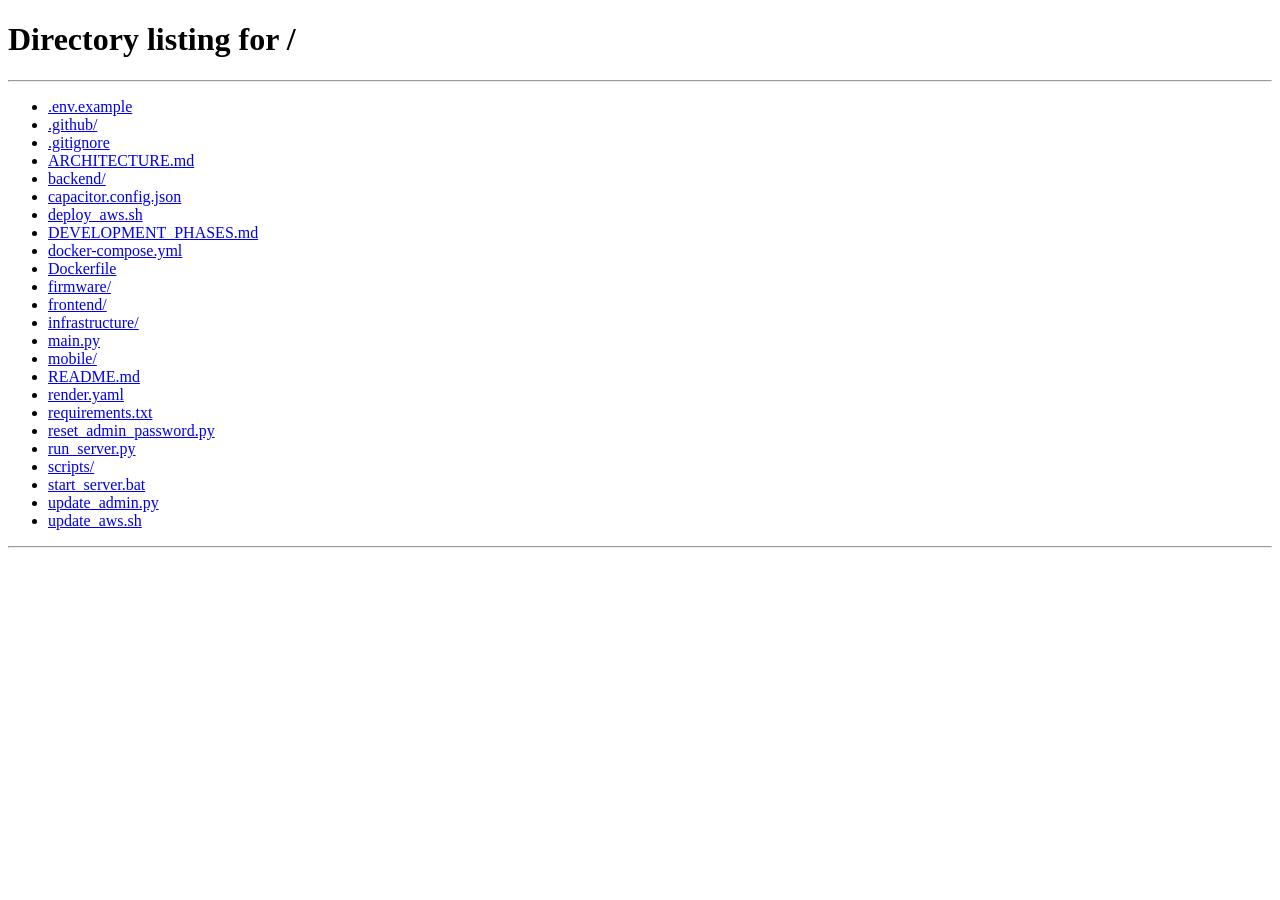
==== commit a990abb8: "fix(portal): redirect to home website on sign out, prevent viewing portal pages when closing login m" ====
--- a/frontend/client-portal/index.html
+++ b/frontend/client-portal/index.html
@@ -16,6 +16,11 @@
     <meta http-equiv="Cache-Control" content="no-cache, no-store, must-revalidate">
     <meta http-equiv="Pragma" content="no-cache">
     <meta http-equiv="Expires" content="0">
+        <script>
+        if (!localStorage.getItem("iot_client_token")) {
+            window.location.replace("/#signin-card");
+        }
+    </script>
     <link rel="stylesheet" href="styles.css?v=6.1">
 </head>
 <body>
@@ -1217,7 +1222,7 @@
             document.write('<script src="https://cdn.jsdelivr.net/npm/jsqr@1.4.0/dist/jsQR.min.js"><\/script>');
         }
     </script>
-    <script src="app.js?v=7.5"></script>
+    <script src="app.js?v=7.9"></script>
     <!-- Modal: Change Password (Client Vendor) -->
     <div id="modalClientChangePassword" class="modal-overlay hidden">
         <div class="modal-container" style="max-width: 400px;">
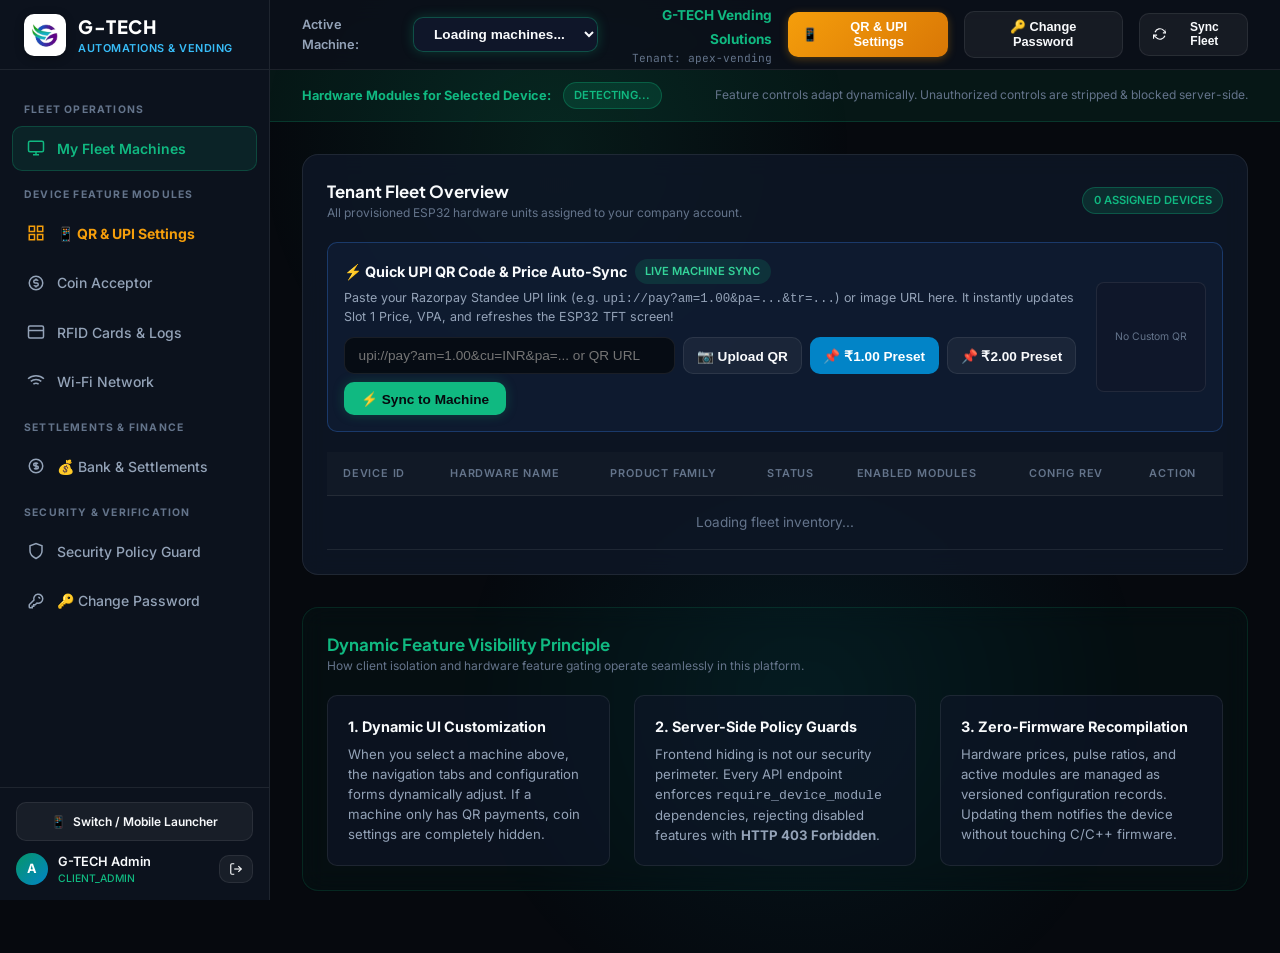
==== commit 37a66463: "feat(compliance): hide sign-in options, hero side-card, and portal links for PhonePe verification ap" ====
--- a/frontend/client-portal/index.html
+++ b/frontend/client-portal/index.html
@@ -16,12 +16,8 @@
     <meta http-equiv="Cache-Control" content="no-cache, no-store, must-revalidate">
     <meta http-equiv="Pragma" content="no-cache">
     <meta http-equiv="Expires" content="0">
-        <script>
-        if (!localStorage.getItem("iot_client_token")) {
-            window.location.replace("/#signin-card");
-        }
-    </script>
-    <link rel="stylesheet" href="styles.css?v=6.1">
+
+    <link rel="stylesheet" href="styles.css?v=6.2">
 </head>
 <body>
     <div class="ambient-glow-1"></div>
@@ -92,19 +88,21 @@
             </nav>
 
             <div class="sidebar-footer">
-                <a href="/mobile/index.html" class="btn btn-secondary btn-sm" style="width:100%; justify-content:center; font-size:0.75rem; margin-bottom:0.75rem; border-color:var(--border-subtle); display:flex; align-items:center; gap:0.4rem;">
+                <a href="/mobile/index.html" class="btn btn-secondary btn-sm" style="width:100%; justify-content:center; font-size:0.75rem; border-color:var(--border-subtle); display:flex; align-items:center; gap:0.4rem;">
                     <span>📱</span> Switch / Mobile Launcher
                 </a>
-                <div class="user-badge">
-                    <div class="avatar" id="userAvatar">A</div>
-                    <div class="user-meta">
-                        <div class="name" id="userNameLabel">G-TECH Admin</div>
-                        <div class="role" id="userRoleLabel">CLIENT_ADMIN</div>
-                    </div>
-                </div>
-                <button class="btn btn-secondary" id="logoutBtn" style="padding: 0.4rem 0.6rem; font-size: 0.75rem;" title="Sign Out">
-                    <svg width="14" height="14" viewBox="0 0 24 24" fill="none" stroke="currentColor" stroke-width="2"><path d="M9 21H5a2 2 0 0 1-2-2V5a2 2 0 0 1 2-2h4"></path><polyline points="16 17 21 12 16 7"></polyline><line x1="21" y1="12" x2="9" y2="12"></line></svg>
-                </button>
+                <div class="user-profile-row">
+                    <div class="user-badge">
+                        <div class="avatar" id="userAvatar">A</div>
+                        <div class="user-meta">
+                            <div class="name" id="userNameLabel">G-TECH Admin</div>
+                            <div class="role" id="userRoleLabel">CLIENT_ADMIN</div>
+                        </div>
+                    </div>
+                    <button class="btn btn-secondary btn-sm" id="logoutBtn" style="padding: 0.4rem 0.55rem;" title="Sign Out">
+                        <svg width="14" height="14" viewBox="0 0 24 24" fill="none" stroke="currentColor" stroke-width="2"><path d="M9 21H5a2 2 0 0 1-2-2V5a2 2 0 0 1 2-2h4"></path><polyline points="16 17 21 12 16 7"></polyline><line x1="21" y1="12" x2="9" y2="12"></line></svg>
+                    </button>
+                </div>
             </div>
         </aside>
 
--- a/frontend/client-portal/styles.css
+++ b/frontend/client-portal/styles.css
@@ -222,17 +222,30 @@
 }
 
 .sidebar-footer {
-    padding: 1rem 1.25rem;
+    padding: 0.85rem 1rem;
     border-top: 1px solid var(--border-subtle);
     display: flex;
+    flex-direction: column;
+    gap: 0.65rem;
+    overflow: hidden;
+}
+
+.user-profile-row {
+    display: flex;
     align-items: center;
     justify-content: space-between;
+    gap: 0.5rem;
+    width: 100%;
+    min-width: 0;
 }
 
 .user-badge {
     display: flex;
     align-items: center;
     gap: 0.6rem;
+    min-width: 0;
+    flex: 1;
+    overflow: hidden;
 }
 
 .avatar {
@@ -246,18 +259,39 @@
     font-weight: 700;
     font-size: 0.8rem;
     color: white;
+    flex-shrink: 0;
+}
+
+.user-meta {
+    min-width: 0;
+    flex: 1;
+    overflow: hidden;
 }
 
 .user-meta .name {
     font-size: 0.8rem;
     font-weight: 600;
     color: var(--text-primary);
+    white-space: nowrap;
+    overflow: hidden;
+    text-overflow: ellipsis;
 }
 
 .user-meta .role {
     font-size: 0.65rem;
     color: var(--primary);
     font-weight: 500;
+    white-space: nowrap;
+    overflow: hidden;
+    text-overflow: ellipsis;
+}
+
+#logoutBtn {
+    flex-shrink: 0;
+    padding: 0.4rem 0.55rem;
+    display: inline-flex;
+    align-items: center;
+    justify-content: center;
 }
 
 /* Main Content Area */
